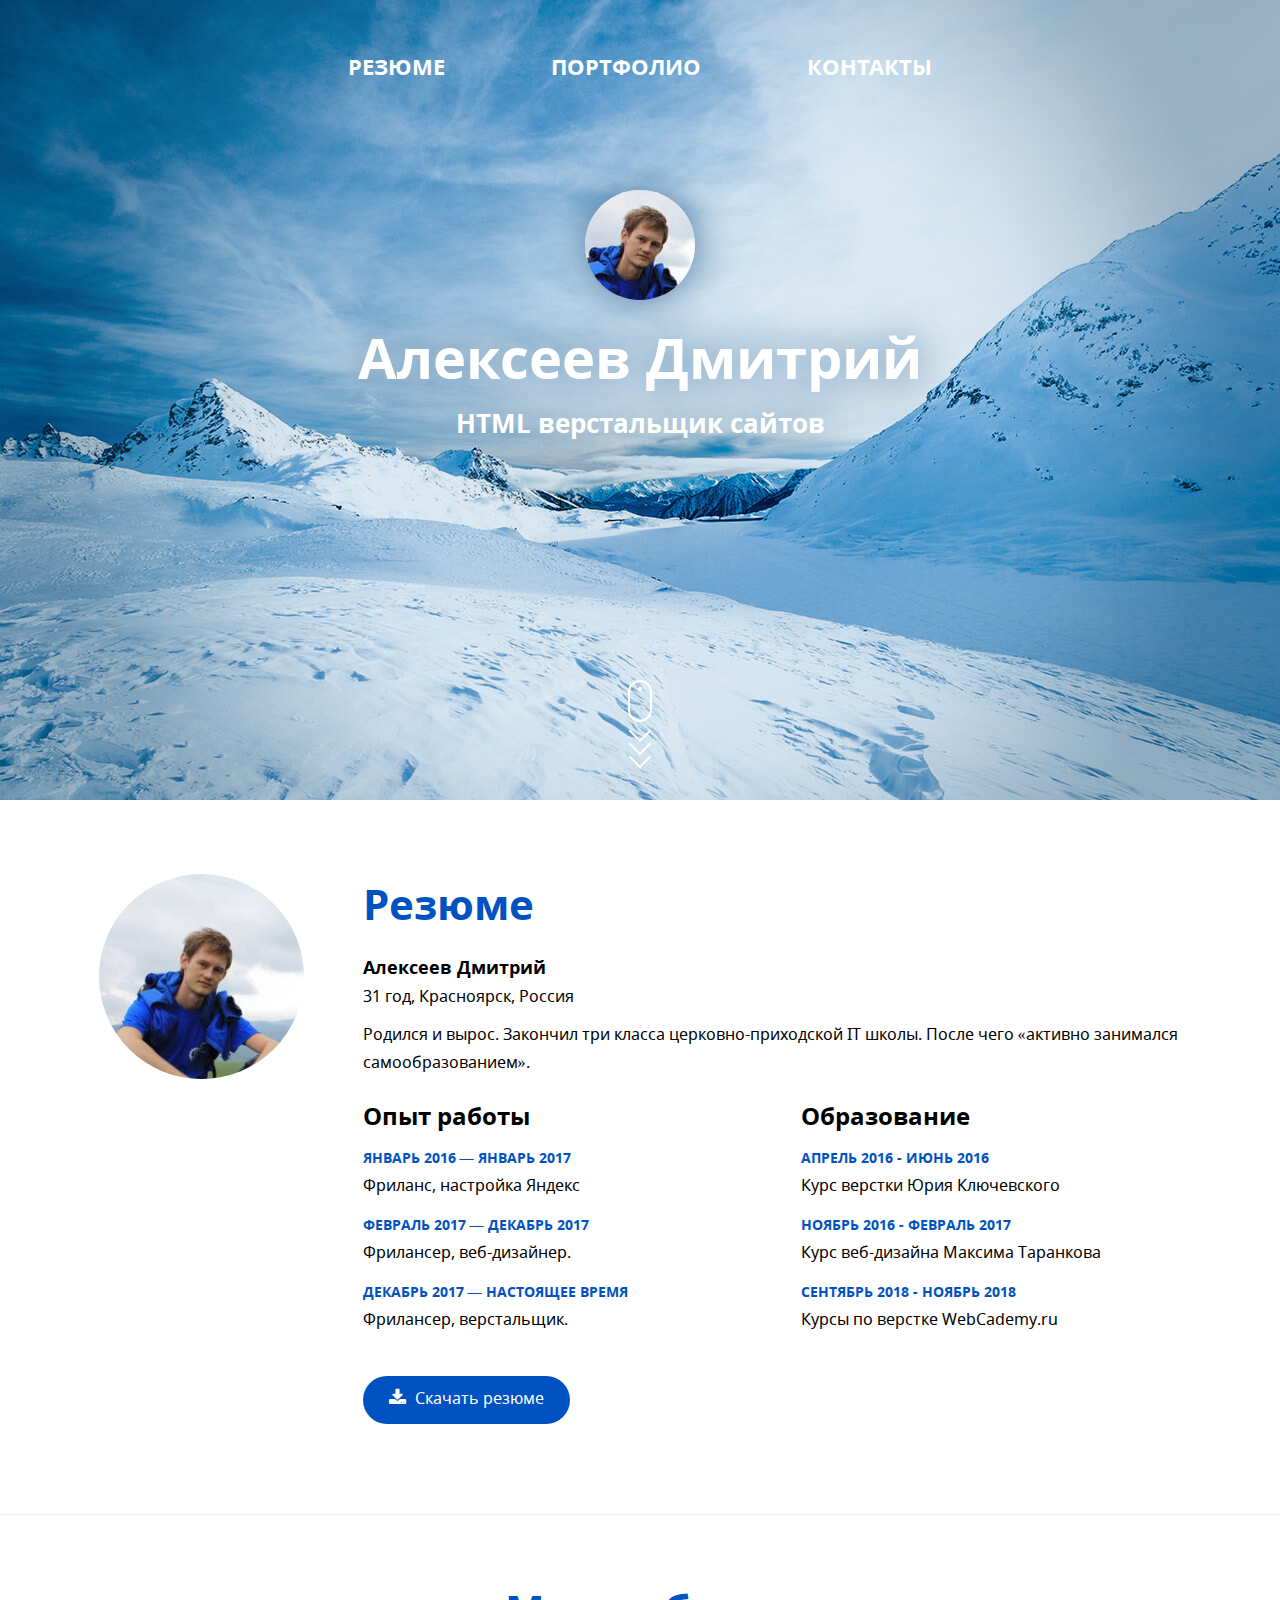
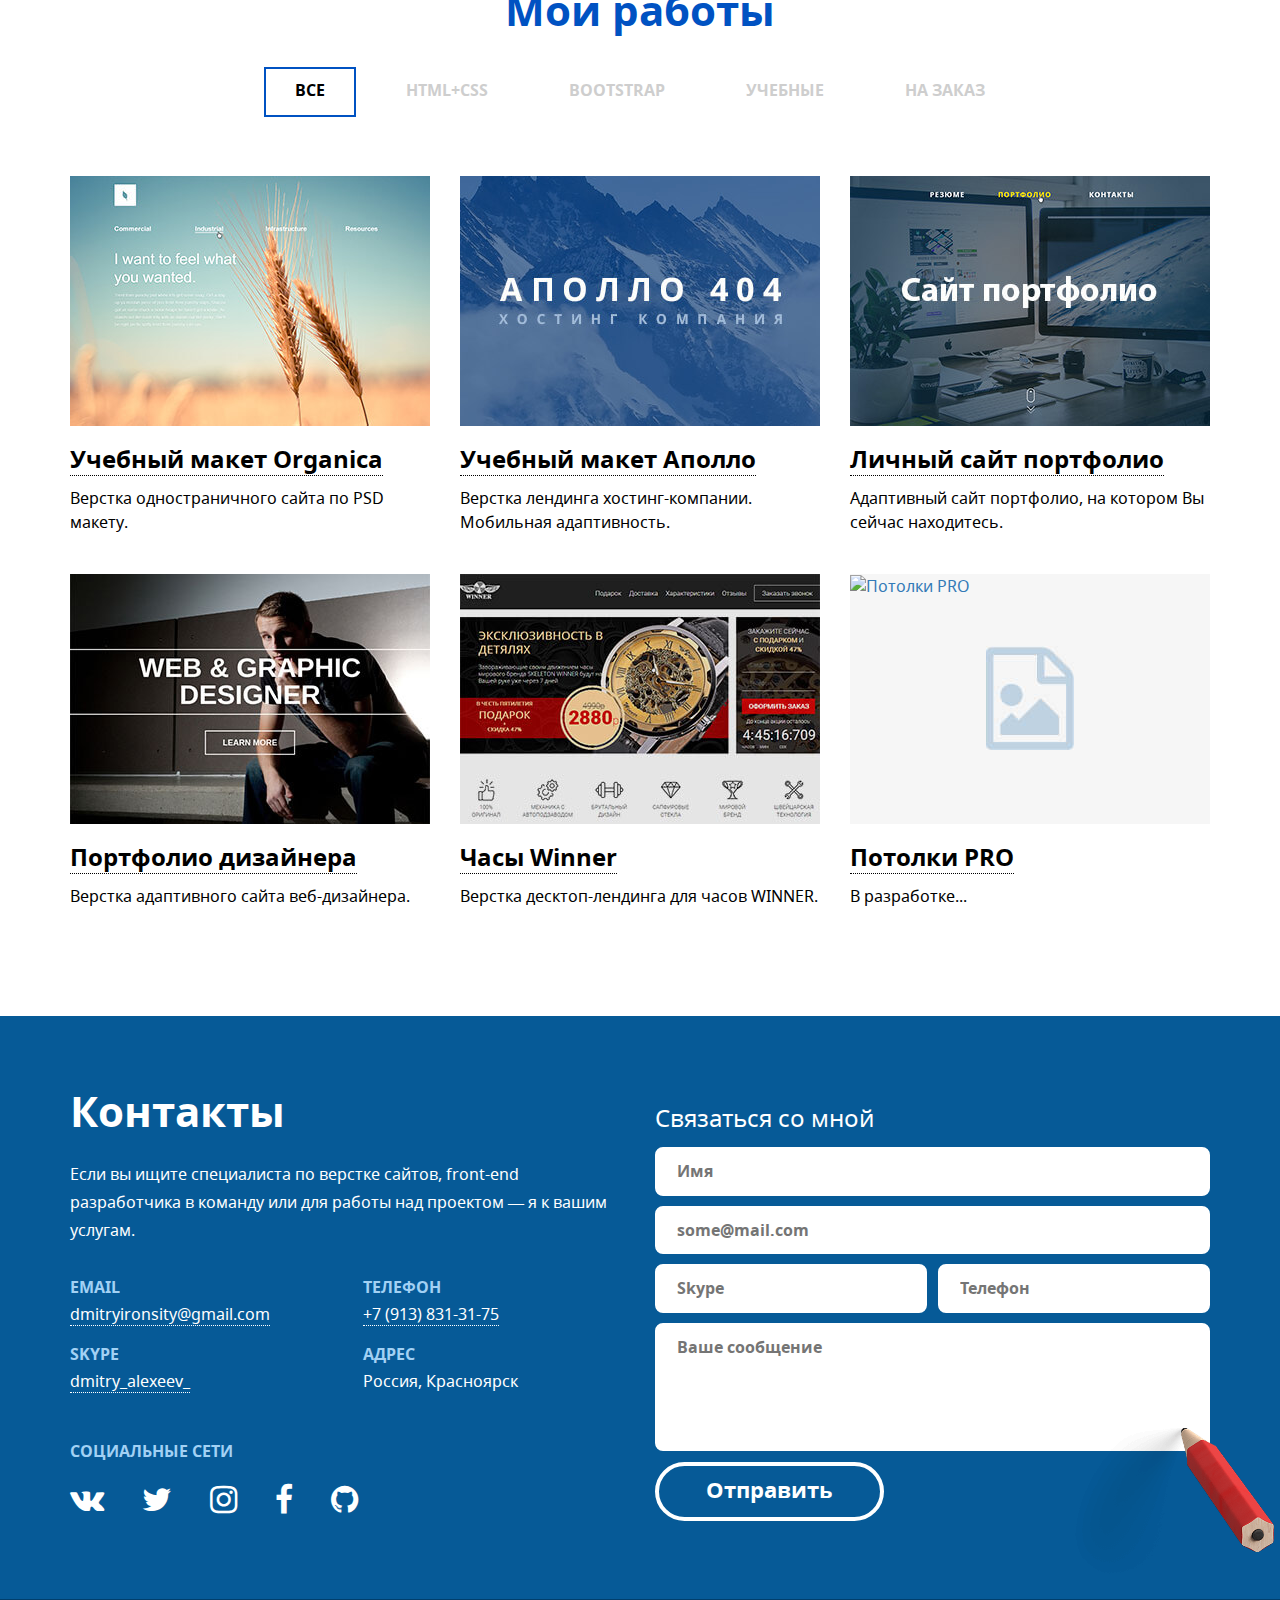
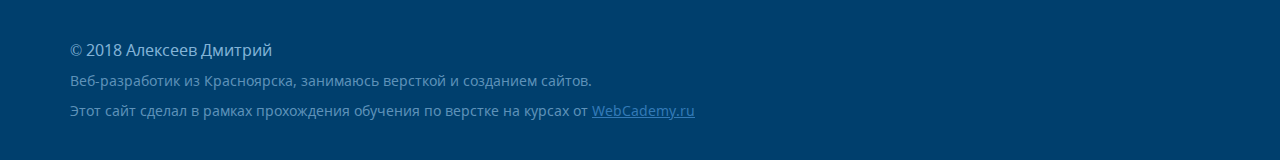
==== docs/index.html @ 0ec05b52 "спам-фильтр настроен" ====
<!DOCTYPE html>
<html lang="ru">
<head>
	<meta charset="UTF-8">
	<meta http-equiv="X-UA-Compatible" content="IE=edge" />
	<meta name="viewport" content="width=device-width, initial-scale=1.0" />

	<!-- Titles -->
	<title>Верстка сайтов</title>
	<meta name="keywords" content="верстка front-end back-end создание сайтов javascript jquery">
    <meta name="description" content="Верстка сайтов, создание с нуля, веб-разработка, правка, работа в команде">


	<!-- Syles -->
	<link rel="stylesheet" href="libs/bootstrap/css/bootstrap.min.css">
	<link rel="stylesheet" href="css/main.css">

	<!-- Fancybox -->
	<link rel="stylesheet" href="libs/fancybox/jquery.fancybox.css">
	<!-- <link rel="stylesheet" href="libs/fancybox/helpers/jquery.fancybox-buttons.css"> -->

	<!-- Fonts -->
	<link rel="stylesheet" href="fonts/noto-webfont/noto.css">
	<link rel="stylesheet" href="fonts/font-awesome/css/font-awesome.min.css">

	<!-- FavIcons -->
	<link rel="shortcut icon" href="img/favicons/favicon-48x48.ico"  type="image/x-icon" />
    <link rel="apple-touch-icon" href="img/favicons/apple-touch-icon.png">
    <link rel="icon" href="img/favicons/favicon-16.png"  type="image/x-icon" />
	<link rel="shortcut icon" href="img/favicons/favicon-64.png"  type="image/x-icon" />
    <link rel="apple-touch-icon" href="img/favicons/favicon-256.png">
	

	<!-- HTML5 shim and Respond.js for IE8 support of HTML5 elements and media queries -->
	    <!-- WARNING: Respond.js doesn't work if you view the page via file:// -->
	    <!--[if lt IE 9]>
	      <script src="https://oss.maxcdn.com/html5shiv/3.7.3/html5shiv.min.js"></script>
	      <script src="https://oss.maxcdn.com/respond/1.4.2/respond.min.js"></script>
	    <![endif]-->
</head>
<body>

	<!--[if lt IE 8]>
	    <p class="browserupgrade">Вы используете <strong>устаревшую</strong> версию браузера. Пожалуйста <a href="http://browsehappy.com/">обновите свой браузер</a>.</p>
	<![endif]-->

	<!-- Шапка -->
	<div class="header">

		<div class="header__inner">



				
			<nav class="navigation">

				<button id="navigation__button" class="cmn-toggle-switch cmn-toggle-switch__htx">
					<span>toggle menu</span>
				</button>

				<!-- navigation iccon -->
				<!-- <div class="navigation__toggle navigation__toggle--fixed">
					<i class="fa fa-bars" aria-hidden="true"></i>
				</div> -->
				<!-- navigation iccon -->


				<ul class="navigation__list">
					<li><a href="#resume">Резюме</a></li>
					<li><a href="#portfolio">Портфолио</a></li>
					<li><a href="#contacts">Контакты</a></li>
				</ul>
			</nav>


			<div class="header__centered-content">
				
				<div class="user__photo user__photo--shadow">
					<img src="usercontent/img/photo-small.jpg" alt="Алексеев Дмитрий">
				</div>

				<h1 class="header__title">Алексеев Дмитрий</h1>
				<h2 class="header__subtitle">HTML верстальщик сайтов</h2>

				<a href="#resume" class="mouse_scroll PageScroll2id">
					<div class="mouse">
						<div class="wheel"></div>
					</div>
					<div>
						<span class="m_scroll_arrows unu"></span>
						<span class="m_scroll_arrows doi"></span>
						<span class="m_scroll_arrows trei"></span>
					</div>
				</a>


			</div>  <!-- // header__centered-content -->
		</div> <!-- //header--inner -->
	</div>
	<!-- //Шапка -->

	<!-- Резюме -->
	<div id="resume" class="section section--bottom-line section--bg--laptop">		
		<div class="container">
			<div class="row">

				<!-- фото пользователя -->
				<div class="hidden-xs col-sm-2 col-lg-3">
					<div class="user__photo user__photo--big">
						<img src="usercontent/img/photo-big.jpg" alt="Алексеев Дмитрий">
					</div>
				</div>
				<!-- //фото пользователя -->

				<!-- резюме пользователя -->
				<div class="col-sm-10 col-lg-9">
					<div class="heading">Резюме</div>
					<p><strong>Алексеев Дмитрий</strong><br>
					31 год, Красноярск, Россия</p>
					<p>Родился и вырос. Закончил три класса церковно-приходской IT школы. После чего «активно занимался самообразованием».</p>					

					<!-- Опыт и образование -->
					<div class="row">
						<div class="col-sm-6">
							<div class="heading heading--medium">
								Опыт работы
							</div>

							<ul class="definition-list">
								<li class="definition-list__item">
									<div class="definition-list__def">
										Январь 2016 — январь 2017
									</div>
									<div class="definition-list__desc">
										<p>Фриланс, настройка Яндекс</p>
									</div>

								</li>
								<li class="definition-list__item">
									<div class="definition-list__def">
										февраль 2017 — Декабрь 2017
									</div>
									<div class="definition-list__desc">
										<p>Фрилансер, веб-дизайнер.</p>
									</div>

								</li>
								<li class="definition-list__item">
									<div class="definition-list__def">
										Декабрь 2017 — настоящее время
									</div>
									<div class="definition-list__desc">
										<p>Фрилансер, верстальщик.</p>
									</div>
									
								</li>
							</ul>	

						</div>
						<div class="col-sm-6">
							<div class="heading heading--medium">
								Образование
							</div>

							<ul class="definition-list">
								<li class="definition-list__item">
									<div class="definition-list__def">
										Апрель 2016 - июнь 2016
									</div>
									<div class="definition-list__desc">
										<p>Курс верстки Юрия Ключевского</p>
									</div>

								</li>
								<li class="definition-list__item">
									<div class="definition-list__def">
										Ноябрь 2016 - февраль 2017
									</div>
									<div class="definition-list__desc">
										<p>Курс веб-дизайна Максима Таранкова</p>
									</div>

								</li>
								<li class="definition-list__item">
									<div class="definition-list__def">
										сентябрь 2018 - ноябрь 2018
									</div>
									<div class="definition-list__desc">
										<p>Курсы по верстке WebCademy.ru</p>
									</div>

								</li>
							</ul>
							
							
							
							
						</div>
					</div>
					<!-- // Опыт и образование -->

					<a class="button" href="usercontent/pdf/Алексеев Дмитрий.doc" download>
						<i class="fa fa-download" aria-hidden="true"></i>
						Скачать резюме
					</a>

				</div>
				<!-- //резюме пользователя -->

			</div>
			<!-- //row -->
		</div>
		<!-- //Резюме -->
	</div>

	<div class="line"></div>

	<!-- Портфолио -->

	<div class="section--padding-smaller section--bg--gear">
		
		<div class="container" id="portfolio">

			<div class="heading heading--center">
				Мои работы
			</div>

			<!-- Фильтр -->
			<div class="filter_p">
				<ul class="filter_p__block">
					<li class="filter_p__element">
						<span class="filter_p__button filter" data-filter="all">Все</span>
					</li>
					<li class="filter_p__element">
						<span class="filter_p__button filter" data-filter=".html">html+css</span>
					</li>
					<li class="filter_p__element">
						<span class="filter_p__button filter" data-filter=".bootstrap">bootstrap</span>
					</li>
					<li class="filter_p__element">
						<span class="filter_p__button filter" data-filter=".tutorial">учебные</span>
					</li>
					<li class="filter_p__element">
						<span class="filter_p__button filter" data-filter=".payed">на заказ</span>
					</li>
				</ul>				
			</div>
			<!-- //Фильтр -->

			<!-- Ряд с работами -->
			<div class="row" id="filter_container">

				<!-- project_organica -->
				<div class="col-sm-4 mix html bootstrap tutorial">
					<div class="portfolio-item">
						<a class="portfolio-item__image fancybox" rel="group" href="usercontent/img/full/organic.jpg" title="Учебный макет Organica">
							<div class="portfolio-item__image__hover">
								<i class="fa fa-search" aria-hidden="true"></i>
								<br>
								<span>Смотреть макет</span>	
							</div>
							<img src="usercontent/img/project_organica.jpg" alt="Учебный макет Organica">	
						</a>
						<div class="portfolio-item__title">
							<a href="subprojects/organic/index.html" target="_blank">Учебный макет Organica</a>
						</div>
						<div class="portfolio-item__description">
							Верстка одностраничного сайта по PSD макету.
						</div>
					</div>
				</div>

				<!-- project_apollo -->
				<div class="col-sm-4 mix bootstrap tutorial">
					<div class="portfolio-item">
						<a class="portfolio-item__image fancybox" rel="group" href="usercontent/img/full/apollo.jpg" title="Учебный макет Аполло">
							<div class="portfolio-item__image__hover">
								<i class="fa fa-search" aria-hidden="true"></i>
								<br>
								<span>Смотреть макет</span>	
							</div>
							<img src="usercontent/img/project_apollo.jpg" alt="Учебный макет Аполло">	
						</a>
						<div class="portfolio-item__title">
							<a href="subprojects/apollo/index.html" target="_blank">Учебный макет Аполло</a>
						</div>
						<div class="portfolio-item__description">
							Верстка лендинга хостинг-компании. Мобильная адаптивность.
						</div>
					</div>
				</div>

				<!-- project_portfolio -->
				<div class="col-sm-4 mix bootstrap html tutorial">
					<div class="portfolio-item">
						<a class="portfolio-item__image fancybox" rel="group" href="usercontent/img/full/portfolio.jpg" title="Личный сайт портфолио">
							<div class="portfolio-item__image__hover">
								<i class="fa fa-search" aria-hidden="true"></i>
								<br>
								<span>Смотреть макет</span>	
							</div>
							<img src="usercontent/img/project_portfolio.jpg" alt="Личный сайт портфолио">	
						</a>
						<div class="portfolio-item__title">
							<a href="#" target="_blank">Личный сайт портфолио</a>
						</div>
						<div class="portfolio-item__description">
							Адаптивный сайт портфолио, на котором Вы сейчас находитесь. 
						</div>
					</div>
				</div>

				<!-- project_auto -->
				<div class="col-sm-4 mix html payed">
					<div class="portfolio-item">
						<a class="portfolio-item__image fancybox" rel="group" href="usercontent/img/full/designer.jpg" title="Портфолио дизайнера">
							<div class="portfolio-item__image__hover">
								<i class="fa fa-search" aria-hidden="true"></i>
								<br>
								<span>Смотреть макет</span>	
							</div>
							<img src="usercontent/img/project_designer.jpg" alt="Портфолио дизайнера">	
						</a>
						<div class="portfolio-item__title">
							<a href="subprojects/portfolio-designer/index.html" target="_blank">Портфолио дизайнера</a>
						</div>
						<div class="portfolio-item__description">
							Верстка адаптивного сайта веб-дизайнера.
						</div>
					</div>
				</div>

				<!-- project_moto -->
				<div class="col-sm-4 mix bootstrap payed">
					<div class="portfolio-item">
						<a class="portfolio-item__image fancybox" rel="group" href="usercontent/img/full/skeleton.jpg" title="Сайт часов">
							<div class="portfolio-item__image__hover">
								<i class="fa fa-search" aria-hidden="true"></i>
								<br>
								<span>Смотреть макет</span>	
							</div>
							<img src="usercontent/img/project_skeleton.jpg" alt="Сайт часов">	
						</a>
						<div class="portfolio-item__title">
							<a href="subprojects/skeleton/index.html" target="_blank">Часы Winner</a>
						</div>
						<div class="portfolio-item__description">
							Верстка десктоп-лендинга для часов WINNER.
						</div>
					</div>
				</div>
				
				<!-- project_music -->
				<div class="col-sm-4 mix html payed">
					<div class="portfolio-item">
						<a class="portfolio-item__image fancybox" rel="group" href="usercontent/img/full/music.jpg" title="Потолки PRO">
							<div class="portfolio-item__image__hover">
								<i class="fa fa-search" aria-hidden="true"></i>
								<br>
								<span>Смотреть макет</span>	
							</div>
							<img src="usercontent/img/project_music.jpg" alt="Потолки PRO">	
						</a>
						<div class="portfolio-item__title">
							<a href="#">Потолки PRO</a>
						</div>
						<div class="portfolio-item__description">
							В разработке...
						</div>
					</div>
				</div>				
			</div>
			<!-- //Ряд с работами -->
		</div>
		<!-- //container -->
	</div>
	<!-- //section -->

	<!-- //Портфолио -->





	<!-- Футер -->
	<div  id="contacts" class="contacts section section--padding-smaller section--contact--padding-smaller section--bg--cloud">
		<div class="container">
			<div class="row">

				<!-- Контакты текст -->
				<div class="col-sm-6">
					
					<div class="heading heading--white">
						Контакты
					</div>
					
					<div class="contacts__description">
						<p>
							Если вы ищите специалиста по верстке сайтов, front-end разработчика в команду или для работы над проектом —  я к вашим услугам.							
						</p>
					</div>					
					
					<!-- ЕМЭЙЛ АДРЕС ТЕЛЕФОН СКАЙП -->
					<div class="row">

						<!-- емэйл-скайп -->
						<div class="col-lg-6">
							<ul class="definition-list">
								<li class="definition-list__item">
									<div class="definition-list__def definition-list__def--light definition-list__def--bigger">
										Email
									</div>
									<div class="definition-list__desc">
										<p><a href="mailto:dmitryironsity@gmail.com">dmitryironsity@gmail.com</a></p>
									</div>
								</li>

								<li class="definition-list__item">
									<div class="definition-list__def definition-list__def--light definition-list__def--bigger">
										SKYPE
									</div>
									<div class="definition-list__desc">
										<p><a href="skype:dmitryironsity?chat">dmitry_alexeev_
</a></p>
									</div>
								</li>
							</ul>
								
								
								
							
						</div>

						<!-- телефон-адрес -->
						<div class="col-lg-6">
							<ul class="definition-list">
								<li class="definition-list__item">
									<div class="definition-list__def definition-list__def--light definition-list__def--bigger">
										телефон
									</div>
									<div class="definition-list__desc">
										<p><a href="tel:+7 (913) 831-31-75">+7 (913) 831-31-75</a></p>
									</div>
								</li>

								<li class="definition-list__item">
									<div class="definition-list__def definition-list__def--light definition-list__def--bigger">
										адрес
									</div>
									<div class="definition-list__desc">
										<p>Россия, Красноярск</p>
									</div>
								</li>
							</ul>
								
								
								
								
							
						</div>
					</div>
					<!-- //ЕМЭЙЛ АДРЕС ТЕЛЕФОН СКАЙП -->
					
					<!-- Социальные сети -->
					<ul class="definition-list">
						<li class="definition-list__item">
							<div class="definition-list__def definition-list__def--light definition-list__def--bigger">
								Социальные сети
							</div>
							<div class="definition-list__desc">
								<div class="social-icons">
									<a href="https://vk.com/dmitryalexeyev" class="fa fa-vk" aria-hidden="true" target="_blank"></a>
									<a href="https://twitter.com/dmitryironsity" class="fa fa-twitter" aria-hidden="true" target="_blank"></a>
									<!-- <a href="#" class="fa fa-youtube" aria-hidden="true" target="_blank"></a> -->
									<a href="https://www.instagram.com/dmitryironsity/" class="fa fa-instagram" aria-hidden="true" target="_blank"></a>
									<a href="https://www.facebook.com/people/Dmitry-Alexeev/100007455973343" class="fa fa-facebook" aria-hidden="true" target="_blank"></a>
									<a href="https://github.com/Dmitry-Alexeev" class="fa fa-github" aria-hidden="true" target="_blank"></a>
								</div>
							</div>
						</li>								
					</ul>
					<!-- //Социальные сети -->

				</div> <!-- //col-lg-6 -->
				
				<!-- форма -->
				<div class="col-sm-6">
					<div class="heading--medium heading--form heading--padding-top heading--white">
						Связаться со мной
					</div>

					<!-- ation и method можно удалить, они есть в js -->
					<form action="php/mail.php" method="POST" class="contact-form" id="contact-form">

						<!-- Hidden required Fields -->
						<input type="hidden" name="project_name" value="сайт-портфолио">
						<input type="hidden" name="form_from" value="admin@dmitryironcity.zzz.com.ua">
						<input type="hidden" name="admin_email" value="diman568969@mail.ru">
						<input type="hidden" name="form_subject" value="Обратная связь">
						<!-- // end of Hidden required Fields -->

						<input type="text" class="contact-form__input" name="name" placeholder="Имя">
						<input type="text" class="contact-form__input" name="email" placeholder="some@mail.com">
						
						<!-- Див чтобы работал ластОфТайп -->
						<div class="clearfix">
							<input type="text" class="contact-form__input contact-form__input--half-width" name="skype" placeholder="Skype">
							<input type="text" class="contact-form__input contact-form__input--half-width" name="phone" placeholder="Телефон">
						</div>

						<div class="contact-form__bg-pencil">
							<textarea class="contact-form__textarea" name="message" id="" cols="30" rows="10" placeholder="Ваше сообщение"></textarea>
						</div>

						

						<input class="contact-form__submit" type="submit" name="" value="Отправить">
					</form>

					<div id="answer"></div>
					<div id="error"></div>  

					
				</div> <!-- //форма -->
			</div> <!-- //row -->
		</div> <!-- container -->

	</div>
	<!-- //Футер -->

	<!-- Копирайт -->
	<div class="copyright">
		<div class="container">
			<p class="copyright__label">				
				© 2018 Алексеев Дмитрий
			</p>
			<p>				
				Веб-разработик из Красноярска, занимаюсь версткой и созданием сайтов. 
			</p>
			<p>
				Этот сайт сделал в рамках прохождения обучения по верстке на курсах от <a href="http://webcademy.ru/" target="_blank">WebCademy.ru</a> 
			</p>
			
		</div>		
	</div>
	<!-- //Копирайт -->



	<!-- Vendor -->
	<script src="libs/jquery/jquery-1.11.2.min.js"></script>
	<script src="libs/bootstrap/js/bootstrap.min.js"></script>
	<script src="libs/pagescroll2id/jquery.malihu.PageScroll2id.js"></script>
	<script src="libs/mixitup2/jquery.mixitup.min.js"></script>
	<script src="libs/fancybox/jquery.fancybox.js"></script>
	<!-- <script src="libs/fancybox/helpers/jquery.fancybox-buttons.js"></script> -->
	<script src="libs/jquery/jquery.mousewheel-3.0.6.pack.js"></script>
	<script src="libs/jquery/jquery.validate.js"></script>

	
	<!-- Custom -->
	<script src="js/navigation.js"></script>
	<!-- <script src="js/navigation-icon.js"></script> -->
	<script src="js/main.js"></script>

</body>
</html>
---- docs/css/main.css ----
/*
 * Box-sizing-model
 */
*,
*:before,
*:after {
  -moz-box-sizing: border-box;
  -webkit-box-sizing: border-box;
  box-sizing: border-box;
}
/*
 * Responsive images
*/
img {
  max-width: 100%;
  height: auto;
}
/*
 * Cursor change on hover on Buttons
*/
input[type="submit"] {
  cursor: pointer;
}
/*
 * A better looking default horizontal rule
 */
hr {
  display: block;
  height: 1px;
  border: 0;
  border-top: 1px solid #ccc;
  margin: 1em 0;
  padding: 0;
}
/*
 * Allow only vertical resizing of textareas.
 */
textarea {
  resize: vertical;
}
/*
 * Clearfix: contain floats
 *
 * For modern browsers
 * 1. The space content is one way to avoid an Opera bug when the
 *    `contenteditable` attribute is included anywhere else in the document.
 *    Otherwise it causes space to appear at the top and bottom of elements
 *    that receive the `clearfix` class.
 * 2. The use of `table` rather than `block` is only necessary if using
 *    `:before` to contain the top-margins of child elements.
 */
.clearfix:before,
.clearfix:after {
  content: " ";
  /* 1 */
  display: table;
  /* 2 */
}
.clearfix:after {
  clear: both;
}
.clear {
  clear: both;
  height: 0;
  width: 0;
  visibility: hidden;
}
/* ==========================================================================
   Browser Upgrade Prompt
   ========================================================================== */
.browserupgrade {
  margin: 0.2em 0;
  background: #ccc;
  color: #000;
  padding: 0.2em 0;
}
html,
body {
  height: 100%;
  min-width: 320px;
}
html {
  font-size: 10px;
  line-height: 1.4;
}
body {
  font-size: 1.6rem;
  /* 10px * 1.6 = 16px */
  font-family: 'Noto Sans';
}
p {
  font-size: 14px;
  line-height: 22px;
  color: #000;
}
@media (min-width: 768px) {
  p {
    font-size: 16px;
    line-height: 28px;
  }
}
p strong {
  font-size: 18px;
}
/*==========  Desktop First Method  ==========*/
/* Large Devices, Wide Screens - adaptive styles bofore 1200px */
/* Medium Devices, Desktops - adaptive styles bofore 992px */
/* Small Devices, Tablets - adaptive styles bofore 768px */
/* Extra Small Devices, Phones - adaptive styles bofore 480px */
/* Custom, iPhone Retina - adaptive styles bofore 320px */
.heading {
  color: #0052c2;
  font-weight: 700;
  font-size: 32px;
  margin: 0 0 9px;
}
@media (min-width: 768px) {
  .heading {
    font-size: 42px;
    margin: 0 0 19px;
  }
}
.heading--medium {
  font-size: 24px;
  line-height: 28px;
  color: #000;
  margin: 16px 0 15px;
}
.heading--center {
  text-align: center;
}
.heading--white {
  color: #FFF;
}
.heading--padding-top {
  padding-top: 7px;
}
.navigation {
  font-size: 22px;
  font-weight: 700;
  text-transform: uppercase;
  top: 51px;
  left: 0;
  right: 0;
}
@media (min-width: 768px) {
  .navigation {
    position: absolute;
  }
}
.navigation ul.navigation__list {
  margin: 0;
  padding: 0;
  list-style-type: none;
  text-align: center;
  display: block;
  z-index: 1;
  position: fixed;
  top: 0;
  bottom: 0;
  left: 0;
  right: 0;
  background-color: rgba(11, 81, 136, 0.95);
  display: none;
}
@media (min-width: 768px) {
  .navigation ul.navigation__list {
    display: block;
    position: absolute;
  }
}
.navigation ul.navigation__list--open {
  display: flex;
  -webkit-justify-content: center;
  justify-content: center;
  -webkit-align-items: center;
  align-items: center;
  -webkit-flex-direction: column;
  -ms-flex-direction: column;
  flex-direction: column;
}
.navigation ul.navigation__list li {
  margin: 0 0 40px;
  padding: 0;
  display: block;
  margin-left: auto;
  margin-right: auto;
}
@media (min-width: 768px) {
  .navigation ul.navigation__list li {
    margin: 0;
    padding: 0;
    display: inline-block;
    margin-right: 100px;
  }
  .navigation ul.navigation__list li:last-child {
    margin-right: 0;
  }
}
.navigation a {
  color: #FFF;
  text-decoration: none;
  -webkit-transition: color 0.1s ease-in;
  -moz-transition: color 0.1s ease-in;
  -ms-transition: color 0.1s ease-in;
  -o-transition: color 0.1s ease-in;
  transition: color 0.1s ease-in;
}
.navigation a:hover,
.navigation a:focus,
.navigation a:active {
  text-decoration: none;
  color: #ffe400;
}
.navigation__toggle {
  display: block;
  font-size: 38px;
  position: absolute;
  top: 23px;
  right: 16px;
  z-index: 2;
  cursor: pointer;
}
@media (min-width: 768px) {
  .navigation__toggle {
    display: none;
  }
}
.navigation__toggle--fixed {
  position: fixed;
}
a.mouse_scroll {
  display: block;
  margin: 0 auto;
  width: 24px;
  height: 100px;
  position: absolute;
  bottom: 2rem;
  left: 50%;
  margin-left: -12px;
  -webkit-animation-delay: 1.2s;
  -moz-animation-delay: 1.2s;
  -o-animation-delay: 1.2s;
  animation-delay: 1.2s;
  cursor: pointer;
}
@media screen and (max-width: 768px) {
  a.mouse_scroll {
    bottom: 2rem;
    height: 50px;
  }
}
a.mouse_scroll:active,
a.mouse_scroll:focus {
  outline: none;
}
a.mouse_scroll:hover {
  color: #ffe400;
}
.m_scroll_arrows {
  display: block;
  width: 5px;
  height: 5px;
  -ms-transform: rotate(45deg);
  /* IE 9 */
  -webkit-transform: rotate(45deg);
  /* Chrome, Safari, Opera */
  transform: rotate(45deg);
  border-right: 2px solid white;
  border-bottom: 2px solid white;
  margin: 0 0 3px 4px;
  width: 16px;
  height: 16px;
}
.unu {
  margin-top: 1px;
}
.unu,
.doi,
.trei {
  -webkit-animation: mouse-scroll 1s infinite;
  -moz-animation: mouse-scroll 1s infinite;
}
.unu {
  -webkit-animation-delay: .1s;
  -moz-animation-delay: .1s;
  -webkit-animation-direction: alternate;
}
.doi {
  -webkit-animation-delay: .2s;
  -moz-animation-delay: .2s;
  -webkit-animation-direction: alternate;
  margin-top: -6px;
}
.trei {
  -webkit-animation-delay: .3s;
  -moz-animation-delay: .3s;
  -webkit-animation-direction: alternate;
  margin-top: -6px;
}
.mouse {
  display: none;
  height: 42px;
  width: 24px;
  border-radius: 14px;
  transform: none;
  border: 2px solid white;
  top: 170px;
}
@media (min-width: 768px) {
  .mouse {
    display: block;
  }
}
.mouse:hover {
  border-color: #0052c2;
}
.wheel {
  height: 5px;
  width: 2px;
  display: block;
  margin: 5px auto;
  background: white;
  position: relative;
  height: 4px;
  width: 4px;
  border: 2px solid white;
  -webkit-border-radius: 8px;
  border-radius: 8px;
}
.wheel {
  -webkit-animation: mouse-wheel 0.6s linear infinite;
  -moz-animation: mouse-wheel 0.6s linear infinite;
}
@-webkit-keyframes mouse-wheel {
  0% {
    opacity: 1;
    -webkit-transform: translateY(0);
    -ms-transform: translateY(0);
    transform: translateY(0);
  }
  100% {
    opacity: 0;
    -webkit-transform: translateY(6px);
    -ms-transform: translateY(6px);
    transform: translateY(6px);
  }
}
@-moz-keyframes mouse-wheel {
  0% {
    top: 1px;
  }
  25% {
    top: 2px;
  }
  50% {
    top: 3px;
  }
  75% {
    top: 2px;
  }
  100% {
    top: 1px;
  }
}
@-webkit-keyframes mouse-scroll {
  0% {
    opacity: 0;
  }
  50% {
    opacity: .5;
  }
  100% {
    opacity: 1;
  }
}
@-moz-keyframes mouse-scroll {
  0% {
    opacity: 0;
  }
  50% {
    opacity: .5;
  }
  100% {
    opacity: 1;
  }
}
@-o-keyframes mouse-scroll {
  0% {
    opacity: 0;
  }
  50% {
    opacity: .5;
  }
  100% {
    opacity: 1;
  }
}
@keyframes mouse-scroll {
  0% {
    opacity: 0;
  }
  50% {
    opacity: .5;
  }
  100% {
    opacity: 1;
  }
}
.section {
  padding-top: 35px;
  padding-bottom: 40px;
}
@media (min-width: 768px) {
  .section {
    padding-top: 50px;
    padding-bottom: 60px;
  }
}
@media (min-width: 1200px) {
  .section {
    padding-top: 74px;
    padding-bottom: 90px;
  }
}
.section--bottom-line {
  border-bottom: 1px solid #e9eff3;
}
@media (min-width: 1500px) {
  .section--bg--laptop {
    background-image: url("../img/bg/laptop.png");
    background-repeat: no-repeat;
    background-position: right 70%;
  }
}
@media (min-width: 1500px) {
  .section--bg--gear {
    background-image: url("../img/bg/gear.png");
    background-repeat: no-repeat;
    background-position: left 55%;
  }
}
.section--padding-smaller {
  padding-top: 30px;
  padding-bottom: 35px;
}
@media (min-width: 768px) {
  .section--padding-smaller {
    padding-top: 50px;
    padding-bottom: 60px;
  }
}
@media (min-width: 1200px) {
  .section--padding-smaller {
    padding-top: 65px;
    padding-bottom: 67px;
  }
}
.section--contact--padding-smaller {
  padding-top: 30px;
  padding-bottom: 50px;
}
@media (min-width: 768px) {
  .section--contact--padding-smaller {
    padding-top: 50px;
    padding-bottom: 0px;
  }
}
@media (min-width: 1200px) {
  .section--contact--padding-smaller {
    padding-top: 65px;
    padding-bottom: 20px;
  }
}
@media (min-width: 1500px) {
  .section--bg--cloud {
    background-image: url("../img/bg/cloud.png");
    background-repeat: no-repeat;
    background-position: right 50%;
  }
}
.user__photo {
  height: 110px;
  width: 110px;
  -webkit-border-radius: 55px;
  border-radius: 55px;
  overflow: hidden;
  margin-left: auto;
  margin-right: auto;
  margin-bottom: 27px;
  background-image: url("../img/placeholders/user-avatar-placeholder-small.jpg");
  background-repeat: no-repeat;
  background-position: center;
  -webkit-background-size: cover;
  -o-background-size: cover;
  background-size: cover;
}
.user__photo--shadow {
  -webkit-box-shadow: 0px 0px 40px #48779f;
  box-shadow: 0px 0px 40px #48779f;
}
.user__photo--big {
  max-width: 100%;
  height: auto;
  -webkit-border-radius: 110px;
  border-radius: 110px;
  margin-bottom: 0;
  background-image: url("../img/placeholders/user-avatar-placeholder-big.jpg");
  background-repeat: no-repeat;
  background-position: center;
  -webkit-background-size: cover;
  -o-background-size: cover;
  background-size: cover;
}
@media (min-width: 1200px) {
  .user__photo--big {
    height: 205px;
    width: 205px;
  }
}
.definition-list {
  margin: 0;
  padding: 0;
  list-style-type: none;
  margin-bottom: 43px;
}
.definition-list__item {
  margin: 0 0 13px;
  padding: 0;
}
.definition-list__def {
  font-size: 14px;
  line-height: 26px;
  font-weight: 700;
  color: #0052c2;
  text-transform: uppercase;
}
.definition-list__def--light {
  color: #a2d1f4;
}
.definition-list__def--bigger {
  font-size: 16px;
}
.definition-list__desc {
  font-size: 14px;
  line-height: 26px;
}
@media (min-width: 1200px) {
  .definition-list__desc {
    font-size: 16px;
  }
}
.button {
  font-size: 16px;
  color: #FFF;
  display: inline-block;
  padding: 11px 26px 14px;
  background-color: #0052c2;
  -webkit-border-radius: 50px;
  border-radius: 50px;
  -webkit-transition: background-color 0.1s ease-in;
  -moz-transition: background-color 0.1s ease-in;
  -ms-transition: background-color 0.1s ease-in;
  -o-transition: background-color 0.1s ease-in;
  transition: background-color 0.1s ease-in;
}
.button:hover {
  border: 2px solid #0052c2;
  padding: 9px 24px 12px;
  color: #0052c2;
  background-color: #FFF;
  cursor: pointer;
  text-decoration: none;
}
.button:active {
  border: 4px solid #0052c2;
  padding: 7px 22px 10px;
}
.button .fa {
  margin-right: 5px;
  font-size: 18px;
}
.button .fa:hover {
  color: #0052c2;
}
.filter_p {
  font-size: 16px;
  font-weight: 700;
  text-transform: uppercase;
  padding-top: 19px;
  margin-bottom: 20px;
}
@media (min-width: 768px) {
  .filter_p {
    padding-top: 8px;
    margin-bottom: 50px;
  }
}
.filter_p__block {
  margin: 0;
  padding: 0;
  list-style-type: none;
  text-align: center;
}
.filter_p__element {
  margin: 0;
  padding: 0;
  margin-bottom: 9px;
  display: block;
}
@media (min-width: 768px) {
  .filter_p__element {
    display: inline-block;
  }
}
@media (min-width: 1200px) {
  .filter_p__element {
    margin-right: 15px;
  }
}
.filter_p__element:last-child {
  margin-right: 0;
}
.filter_p__button {
  display: inline-block;
  color: #cecece;
  padding: 12px 31px 15px;
  cursor: pointer;
  -webkit-transition: color 0.2s ease-in;
  -moz-transition: color 0.2s ease-in;
  -ms-transition: color 0.2s ease-in;
  -o-transition: color 0.2s ease-in;
  transition: color 0.2s ease-in;
}
.filter_p__button:hover {
  color: #010101;
}
.filter_p__button.filter.active {
  padding: 10px 29px 13px;
  color: #000;
  border: 2px solid #0052c2;
}
#filter_container {
  text-align: center;
}
@media (min-width: 768px) {
  #filter_container {
    text-align: left;
  }
}
#filter_container .mix {
  display: none;
  text-align: left;
}
.portfolio-item {
  margin-left: auto;
  margin-right: auto;
  margin-bottom: 40px;
  max-width: 360px;
}
.portfolio-item__image {
  display: block;
  margin-bottom: 15px;
  cursor: pointer;
  position: relative;
  height: 250px;
  min-height: 190px;
  background-image: url("../img/placeholders/project_placeholder.jpg");
  background-repeat: no-repeat;
  background-position: center;
  -webkit-background-size: cover;
  -o-background-size: cover;
  background-size: cover;
}
@media (min-width: 768px) {
  .portfolio-item__image {
    height: 153px;
    min-height: 153px;
  }
}
@media (min-width: 992px) {
  .portfolio-item__image {
    height: 203px;
  }
}
@media (min-width: 1200px) {
  .portfolio-item__image {
    margin-bottom: 16px;
    height: 250px;
  }
}
.portfolio-item__image__hover {
  position: absolute;
  background-color: rgba(0, 82, 194, 0.9);
  top: 100%;
  bottom: 0;
  right: 0;
  left: 0;
  text-align: center;
  font-size: 26px;
  color: #fff;
  overflow: hidden;
  /* чтобы синий блок не вылазил за рамки "маски" */
  -webkit-transition: top 0.25s ease-out;
  -moz-transition: top 0.25s ease-out;
  -ms-transition: top 0.25s ease-out;
  -o-transition: top 0.25s ease-out;
  transition: top 0.25s ease-out;
}
.portfolio-item__image__hover .fa {
  font-size: 64px;
  margin-bottom: 15px;
  position: absolute;
  /* его родителем будет тоже абсолют */
  top: 50%;
  left: 50%;
  -webkit-transform: translate(-50%, -50%);
  -moz-transform: translate(-50%, -50%);
  -ms-transform: translate(-50%, -50%);
  -o-transform: translate(-50%, -50%);
  transform: translate(-50%, -50%);
}
@media (min-width: 768px) {
  .portfolio-item__image__hover .fa {
    font-size: 50px;
  }
}
@media (min-width: 992px) {
  .portfolio-item__image__hover .fa {
    font-size: 64px;
  }
}
@media (min-width: 1200px) {
  .portfolio-item__image__hover .fa {
    position: static;
    -webkit-transform: translate(0%, 0%);
    -moz-transform: translate(0%, 0%);
    -ms-transform: translate(0%, 0%);
    -o-transform: translate(0%, 0%);
    transform: translate(0%, 0%);
    margin-top: 60px;
  }
}
.portfolio-item__image__hover span {
  display: none;
}
@media (min-width: 1200px) {
  .portfolio-item__image__hover span {
    display: inline-block;
  }
}
/* Зависимость для наведения, гениально!!! */
.portfolio-item__image:hover .portfolio-item__image__hover {
  display: block;
  top: 0%;
}
.portfolio-item__title {
  font-size: 20px;
  margin-bottom: 10px;
  font-weight: 700;
}
@media (min-width: 1200px) {
  .portfolio-item__title {
    font-size: 24px;
  }
}
.portfolio-item__title a {
  color: #000;
  text-decoration: none;
}
.portfolio-item__title a:hover,
.portfolio-item__title a:focus,
.portfolio-item__title a:active {
  color: #0052c2;
  text-decoration: none;
}
@media (min-width: 1200px) {
  .portfolio-item__title a {
    border-bottom: 1px dotted #000;
  }
  .portfolio-item__title a:hover,
  .portfolio-item__title a:focus,
  .portfolio-item__title a:active {
    border-bottom: 1px dotted #0052c2;
  }
}
.portfolio-item__description {
  font-size: 14px;
  color: #000;
  line-height: 22px;
}
@media (min-width: 1200px) {
  .portfolio-item__description {
    font-size: 16px;
    line-height: 24px;
  }
}
.social-icons {
  font-size: 32px;
  margin-top: 20px;
}
.social-icons a {
  text-decoration: none;
  border-bottom: none !important;
  cursor: pointer;
}
.social-icons .fa {
  margin-right: 30px;
  margin-bottom: 20px;
}
.social-icons .fa:last-child {
  margin-right: 0;
}
input,
textarea {
  outline: none;
}
input:active,
textarea:active {
  outline: none;
}
textarea:focus {
  outline: none;
}
.contact-form__input {
  color: #00599A;
  font-size: 16px;
  font-weight: 700;
  width: 100%;
  margin-bottom: 10px;
  padding: 10px 19px;
  -webkit-border-radius: 8px;
  border-radius: 8px;
  background-color: #FFF;
  border: 3px solid #FFF;
  -webkit-transition: border-color 0.2s ease-in;
  -moz-transition: border-color 0.2s ease-in;
  -ms-transition: border-color 0.2s ease-in;
  -o-transition: border-color 0.2s ease-in;
  transition: border-color 0.2s ease-in;
}
.contact-form__input:hover,
.contact-form__input:active,
.contact-form__input:focus {
  border: 3px solid #a2d1f4;
  padding: 10px 19px;
}
.contact-form__textarea {
  color: #00599A;
  font-size: 16px;
  font-weight: 700;
  width: 100%;
  height: 128px;
  margin-bottom: 5px;
  padding: 10px 19px;
  -webkit-border-radius: 8px;
  border-radius: 8px;
  background-color: #FFF;
  border: 3px solid #FFF;
  -webkit-transition: border-color 0.2s ease-in;
  -moz-transition: border-color 0.2s ease-in;
  -ms-transition: border-color 0.2s ease-in;
  -o-transition: border-color 0.2s ease-in;
  transition: border-color 0.2s ease-in;
}
.contact-form__textarea:hover,
.contact-form__textarea:active,
.contact-form__textarea:focus {
  border: 3px solid #a2d1f4;
  padding: 10px 19px;
}
.contact-form__submit {
  width: 100%;
  display: block;
  font-size: 18px;
  font-weight: 700;
  padding: 8px 47px 12px;
  text-align: center;
  color: #FFF;
  border: 4px solid #fff;
  -webkit-border-radius: 48px;
  border-radius: 48px;
  background-color: transparent;
  -webkit-transition: all 0.2s ease-in;
  -moz-transition: all 0.2s ease-in;
  -ms-transition: all 0.2s ease-in;
  -o-transition: all 0.2s ease-in;
  transition: all 0.2s ease-in;
}
.contact-form__submit:hover,
.contact-form__submit:focus {
  color: #065a97;
  background-color: #FFF;
  border-color: #FFF;
}
.contact-form__submit:active {
  color: #ffe400;
  border: 4px solid #ffe400;
  background-color: transparent;
}
@media (min-width: 768px) {
  .contact-form__submit {
    font-size: 20px;
    display: inline-block;
    width: auto;
  }
}
@media (min-width: 1200px) {
  .contact-form__submit {
    font-size: 22px;
  }
}
.contact-form__input--half-width {
  width: 49%;
  float: left;
  margin-right: 2%;
}
.contact-form__input--half-width:last-of-type {
  margin-right: 0;
}
@media (min-width: 1200px) {
  .contact-form__bg-pencil {
    position: relative;
  }
  .contact-form__bg-pencil:after {
    position: absolute;
    left: 75%;
    top: 75%;
    display: block;
    width: 203px;
    height: 153px;
    content: "";
    background-image: url("../img/bg/pencil.png");
    background-repeat: no-repeat;
    background-position: left top;
  }
}
label.error {
  display: block;
  background-color: #c62828;
  -webkit-border-radius: 8px;
  border-radius: 8px;
  color: #fff;
  padding: 5px 15px 7px;
  font-weight: 700;
  margin-bottom: 15px;
  margin-top: 2px;
  position: relative;
}
label.error:after {
  content: "";
  position: absolute;
  bottom: 100%;
  left: 40px;
  margin-left: -12px;
  width: 0;
  height: 0;
  border-bottom: 12px solid #c62828;
  border-right: 12px solid transparent;
  border-left: 12px solid transparent;
}
.contact-form__success {
  background-color: #fff;
  position: relative;
  display: block;
  -webkit-border-radius: 8px;
  border-radius: 8px;
  color: #43a047;
  padding: 5px 15px 7px;
  font-weight: 700;
  margin-bottom: 15px;
  margin-top: 2px;
  font-size: 20px;
}
.contact-form__error {
  background-color: #fff;
  position: relative;
  display: block;
  -webkit-border-radius: 8px;
  border-radius: 8px;
  color: #red;
  padding: 5px 15px 7px;
  font-weight: 700;
  margin-bottom: 15px;
  margin-top: 2px;
  font-size: 20px;
}
.cmn-toggle-switch {
  font-size: 0;
  position: absolute;
  z-index: 5;
  top: 23px;
  right: 16px;
  display: block;
  overflow: hidden;
  width: 50px;
  height: 45px;
  margin: 0;
  padding: 0;
  cursor: pointer;
  -webkit-transition: background .3s;
  transition: background .3s;
  text-indent: -9999px;
  border: none;
  border-radius: none;
  box-shadow: none;
  -webkit-appearance: none;
  -moz-appearance: none;
  appearance: none;
}
@media (min-width: 768px) {
  .cmn-toggle-switch {
    display: none;
  }
}
.cmn-toggle-switch:focus {
  outline: none;
}
.cmn-toggle-switch span {
  display: block;
  position: absolute;
  top: 20px;
  left: 5px;
  right: 5px;
  height: 5px;
  background: white;
}
.cmn-toggle-switch span::before,
.cmn-toggle-switch span::after {
  position: absolute;
  display: block;
  left: 0;
  width: 100%;
  height: 5px;
  background-color: #fff;
  content: "";
}
.cmn-toggle-switch span::before {
  top: -12px;
}
.cmn-toggle-switch span::after {
  bottom: -12px;
}
/**
 * Style 2
 */
.cmn-toggle-switch__htx {
  background: transparent;
}
.cmn-toggle-switch__htx span {
  -webkit-transition: background 0 0.3s;
  transition: background 0 0.3s;
}
.cmn-toggle-switch__htx span::before,
.cmn-toggle-switch__htx span::after {
  -webkit-transition-duration: 0.3s, 0.3s;
  transition-duration: 0.3s, 0.3s;
  -webkit-transition-delay: 0.3s, 0;
  transition-delay: 0.3s, 0;
}
.cmn-toggle-switch__htx span::before {
  -webkit-transition-property: top, -webkit-transform;
  transition-property: top, transform;
}
.cmn-toggle-switch__htx span::after {
  -webkit-transition-property: bottom, -webkit-transform;
  transition-property: bottom, transform;
}
/* active state*/
.cmn-toggle-switch__htx.active {
  position: fixed;
}
.cmn-toggle-switch__htx.active span {
  background: none;
}
.cmn-toggle-switch__htx.active span::before {
  top: 0;
  -webkit-transform: rotate(45deg);
  -ms-transform: rotate(45deg);
  transform: rotate(45deg);
}
.cmn-toggle-switch__htx.active span::after {
  bottom: 0;
  -webkit-transform: rotate(-45deg);
  -ms-transform: rotate(-45deg);
  transform: rotate(-45deg);
}
.cmn-toggle-switch__htx.active span::before,
.cmn-toggle-switch__htx.active span::after {
  -webkit-transition-delay: 0, 0.3s;
  transition-delay: 0, 0.3s;
}
.header {
  display: table;
  width: 100%;
  height: 390px;
  background-color: #1d6dac;
  background-image: url("../img/bg/bg-10.jpg");
  background-repeat: no-repeat;
  -webkit-background-size: cover;
  -o-background-size: cover;
  background-size: cover;
  background-position: center;
  color: #FFF;
  position: relative;
}
@media (min-width: 768px) {
  .header {
    height: 560px;
  }
}
@media (min-width: 1200px) {
  .header {
    height: 800px;
  }
}
.header__inner {
  display: table-cell;
  text-align: center;
  vertical-align: middle;
  padding-top: 51px;
  padding-bottom: 60px;
}
.header__centered-content {
  display: inline-block;
  margin-top: -50px;
}
@media (min-width: 768px) {
  .header__centered-content {
    margin-top: 0;
  }
}
@media (min-width: 1200px) {
  .header__centered-content {
    margin-top: -162px;
  }
}
.header__title {
  font-size: 26px;
  font-weight: 700;
  margin: 0 0 20px;
  text-shadow: 0px 0px 40px #48779f;
}
@media (min-width: 768px) {
  .header__title {
    font-size: 42px;
  }
}
@media (min-width: 1200px) {
  .header__title {
    font-size: 56px;
  }
}
.header__subtitle {
  font-size: 18px;
  font-weight: 700;
  margin: 0;
  text-shadow: 0px 0px 40px #48779f;
}
@media (min-width: 768px) {
  .header__subtitle {
    font-size: 20px;
  }
}
@media (min-width: 1200px) {
  .header__subtitle {
    font-size: 26px;
  }
}
.contacts {
  background-color: #065A97;
  color: #FFF;
}
.contacts p {
  color: #FFF;
}
.contacts a {
  color: #FFF;
  text-decoration: none;
  border-bottom: 1px dotted #fff;
  -webkit-transition: color 0.1s ease-in;
  -moz-transition: color 0.1s ease-in;
  -ms-transition: color 0.1s ease-in;
  -o-transition: color 0.1s ease-in;
  transition: color 0.1s ease-in;
}
.contacts a:hover {
  color: #ffe400;
  border-bottom: 1px dotted #ffe400;
}
.contacts__description {
  margin-bottom: 30px;
}
.copyright {
  background-color: #003f6d;
  font-size: 14px;
  line-height: 1.4;
  padding: 40px 0;
  color: #5e92b9;
}
.copyright p {
  color: #5e92b9;
  font-size: 14px;
  line-height: 1.4;
  margin: 0 0 10px;
}
.copyright p.copyright__label {
  color: #82b3d7;
  font-size: 16px;
}
.copyright p:last-child {
  margin-bottom: 0;
}
.copyright a {
  text-decoration: underline;
}
---- docs/fonts/noto-webfont/noto.css ----
@font-face {
    font-family: 'Noto Sans';
    src: local('Noto Sans'), local('NotoSans'), url('notosans.woff2') format('woff2'), url('notosans.woff') format('woff'), url('notosans.ttf') format('truetype');
    font-weight: 400;
    font-style: normal;
}
@font-face {
    font-family: 'Noto Sans';
    src: local('Noto Sans Italic'), local('NotoSans-Italic'), url('notosansitalic.woff2') format('woff2'), url('notosansitalic.woff') format('woff'), url('notosansitalic.ttf') format('truetype');
    font-weight: 400;
    font-style: italic;
}
@font-face {
    font-family: 'Noto Sans';
    src: local('Noto Sans Bold'), local('NotoSans-Bold'), url('notosansbold.woff2') format('woff2'), url('notosansbold.woff') format('woff'), url('notosansbold.ttf') format('truetype');
    font-weight: 700;
    font-style: normal;
}
@font-face {
    font-family: 'Noto Sans';
    src: local('Noto Sans Bold Italic'), local('NotoSans-BoldItalic'), url('notosansbolditalic.woff2') format('woff2'), url('notosansbolditalic.woff') format('woff'), url('notosansbolditalic.ttf') format('truetype');
    font-weight: 700;
    font-style: italic;
}
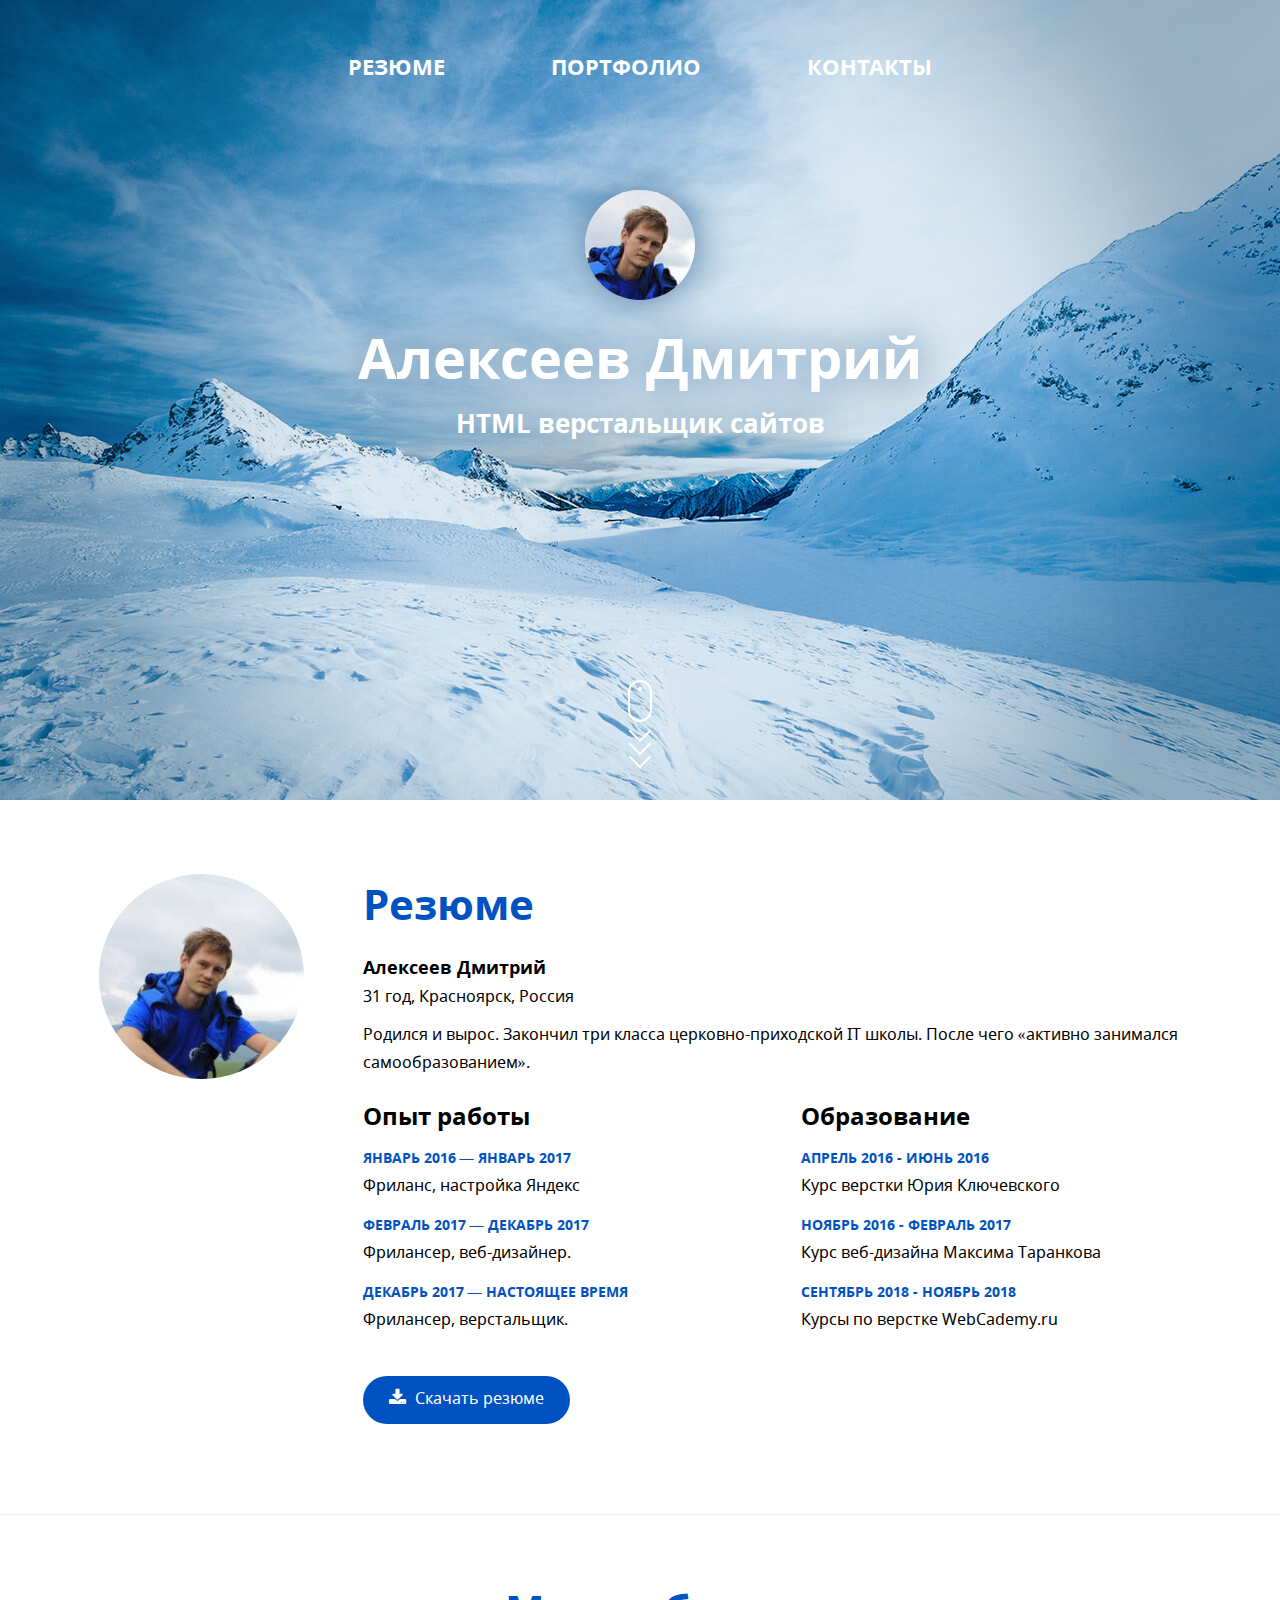
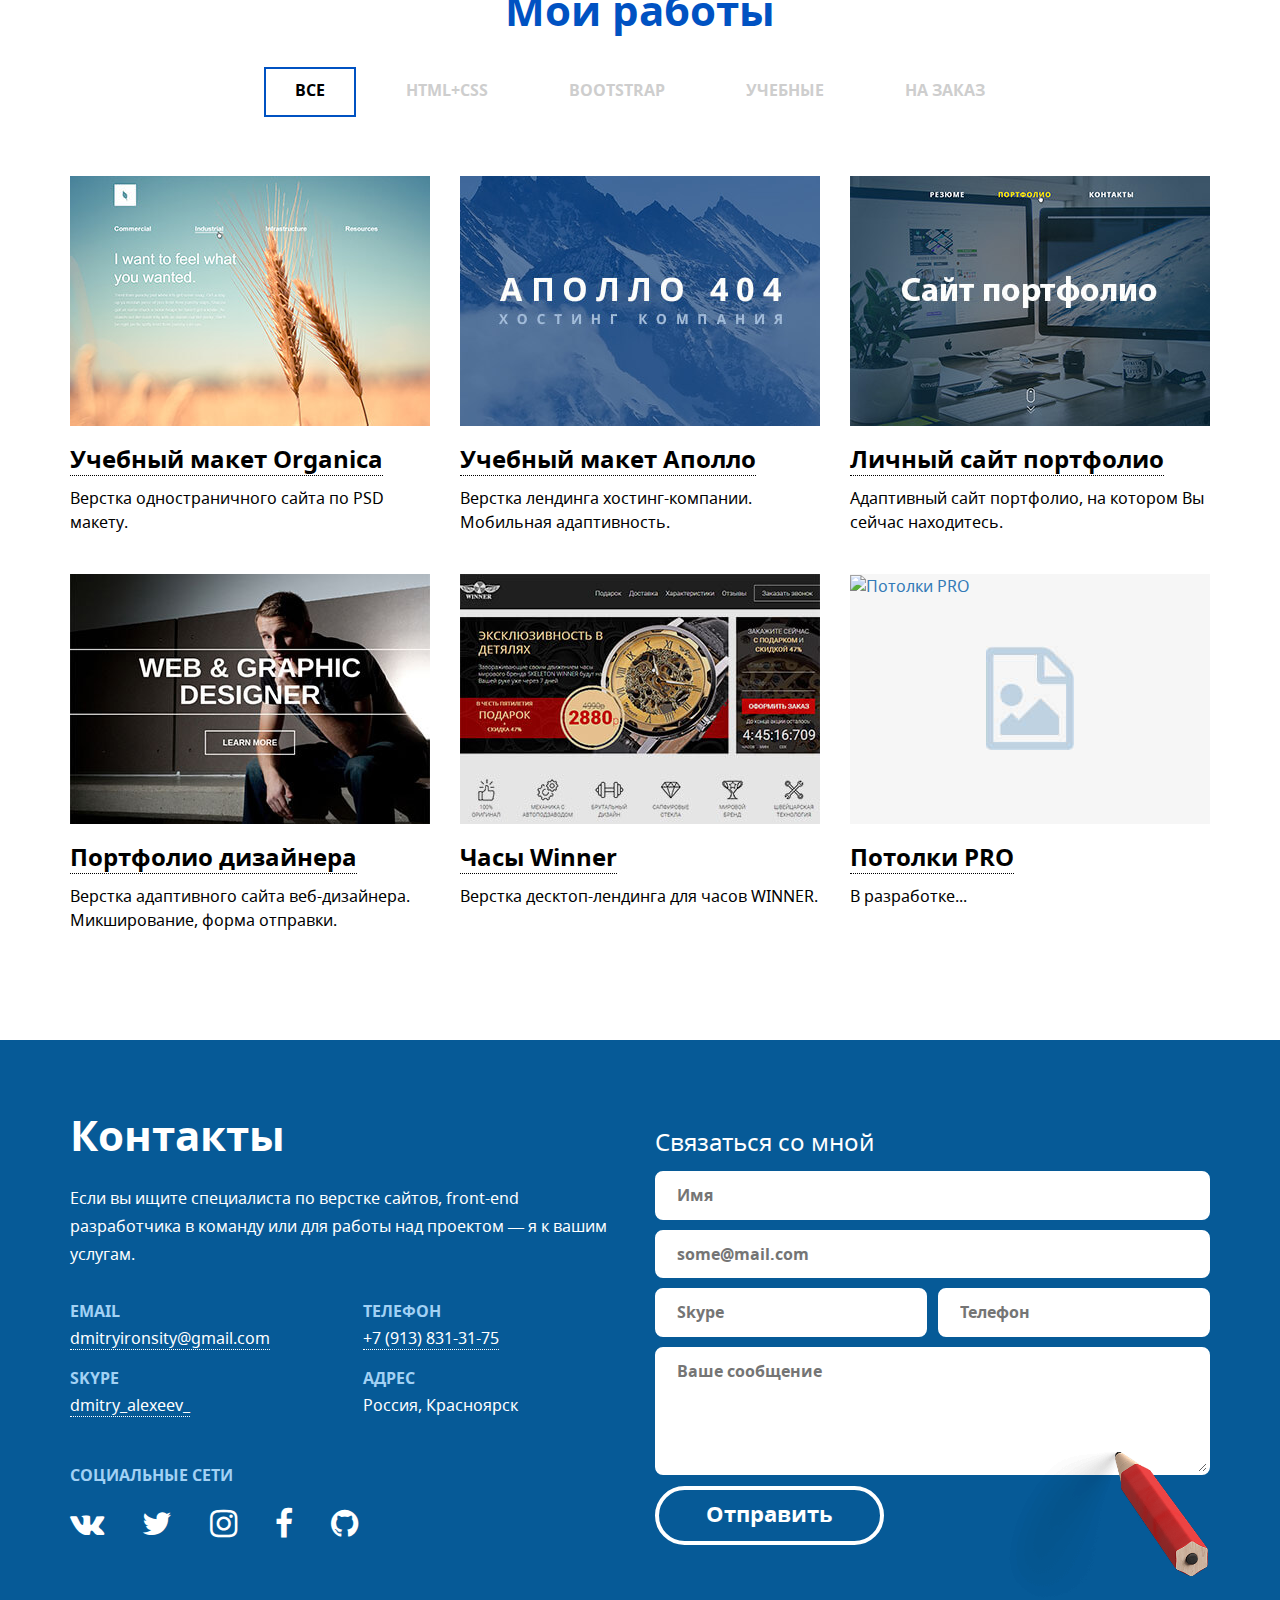
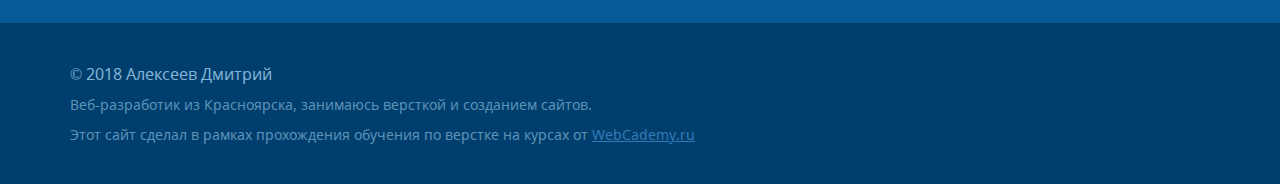
==== commit af2b47d4: "обработка замечаний" ====
--- a/docs/index.html
+++ b/docs/index.html
@@ -251,7 +251,7 @@
 			<div class="row" id="filter_container">
 
 				<!-- project_organica -->
-				<div class="col-sm-4 mix html bootstrap tutorial">
+				<div class="col-sm-4 mix html tutorial">
 					<div class="portfolio-item">
 						<a class="portfolio-item__image fancybox" rel="group" href="usercontent/img/full/organic.jpg" title="Учебный макет Organica">
 							<div class="portfolio-item__image__hover">
@@ -310,8 +310,8 @@
 					</div>
 				</div>
 
-				<!-- project_auto -->
-				<div class="col-sm-4 mix html payed">
+				<!-- project_designer -->
+				<div class="col-sm-4 mix html payed bootstrap">
 					<div class="portfolio-item">
 						<a class="portfolio-item__image fancybox" rel="group" href="usercontent/img/full/designer.jpg" title="Портфолио дизайнера">
 							<div class="portfolio-item__image__hover">
@@ -325,13 +325,13 @@
 							<a href="subprojects/portfolio-designer/index.html" target="_blank">Портфолио дизайнера</a>
 						</div>
 						<div class="portfolio-item__description">
-							Верстка адаптивного сайта веб-дизайнера.
-						</div>
-					</div>
-				</div>
-
-				<!-- project_moto -->
-				<div class="col-sm-4 mix bootstrap payed">
+							Верстка адаптивного сайта веб-дизайнера. Микширование, форма отправки.
+						</div>
+					</div>
+				</div>
+
+				<!-- project_winner -->
+				<div class="col-sm-4 mix bootstrap payed bootstrap">
 					<div class="portfolio-item">
 						<a class="portfolio-item__image fancybox" rel="group" href="usercontent/img/full/skeleton.jpg" title="Сайт часов">
 							<div class="portfolio-item__image__hover">
@@ -350,7 +350,7 @@
 					</div>
 				</div>
 				
-				<!-- project_music -->
+				<!-- project_PRO -->
 				<div class="col-sm-4 mix html payed">
 					<div class="portfolio-item">
 						<a class="portfolio-item__image fancybox" rel="group" href="usercontent/img/full/music.jpg" title="Потолки PRO">
@@ -368,7 +368,7 @@
 							В разработке...
 						</div>
 					</div>
-				</div>				
+				</div>	<!-- //project_PRO -->			
 			</div>
 			<!-- //Ряд с работами -->
 		</div>
--- a/docs/css/main.css
+++ b/docs/css/main.css
@@ -306,6 +306,11 @@
   transform: none;
   border: 2px solid white;
   top: 170px;
+  -webkit-transition: all 0.15s ease-in;
+  -moz-transition: all 0.15s ease-in;
+  -ms-transition: all 0.15s ease-in;
+  -o-transition: all 0.15s ease-in;
+  transition: all 0.15s ease-in;
 }
 @media (min-width: 768px) {
   .mouse {
@@ -663,6 +668,7 @@
   margin-bottom: 15px;
   cursor: pointer;
   position: relative;
+  width: 360px;
   height: 250px;
   min-height: 190px;
   background-image: url("../img/placeholders/project_placeholder.jpg");
@@ -674,6 +680,7 @@
 }
 @media (min-width: 768px) {
   .portfolio-item__image {
+    width: 100%;
     height: 153px;
     min-height: 153px;
   }
@@ -767,6 +774,11 @@
 .portfolio-item__title a {
   color: #000;
   text-decoration: none;
+  -webkit-transition: color 0.15s ease-out;
+  -moz-transition: color 0.15s ease-out;
+  -ms-transition: color 0.15s ease-out;
+  -o-transition: color 0.15s ease-out;
+  transition: color 0.15s ease-out;
 }
 .portfolio-item__title a:hover,
 .portfolio-item__title a:focus,
@@ -881,11 +893,11 @@
   -webkit-border-radius: 48px;
   border-radius: 48px;
   background-color: transparent;
-  -webkit-transition: all 0.2s ease-in;
-  -moz-transition: all 0.2s ease-in;
-  -ms-transition: all 0.2s ease-in;
-  -o-transition: all 0.2s ease-in;
-  transition: all 0.2s ease-in;
+  -webkit-transition: all 0.15s ease-in;
+  -moz-transition: all 0.15s ease-in;
+  -ms-transition: all 0.15s ease-in;
+  -o-transition: all 0.15s ease-in;
+  transition: all 0.15s ease-in;
 }
 .contact-form__submit:hover,
 .contact-form__submit:focus {
@@ -924,7 +936,7 @@
   }
   .contact-form__bg-pencil:after {
     position: absolute;
-    left: 75%;
+    left: 63%;
     top: 75%;
     display: block;
     width: 203px;
@@ -1213,4 +1225,9 @@
 }
 .copyright a {
   text-decoration: underline;
-}
+  -webkit-transition: color 0.15s ease-out;
+  -moz-transition: color 0.15s ease-out;
+  -ms-transition: color 0.15s ease-out;
+  -o-transition: color 0.15s ease-out;
+  transition: color 0.15s ease-out;
+}
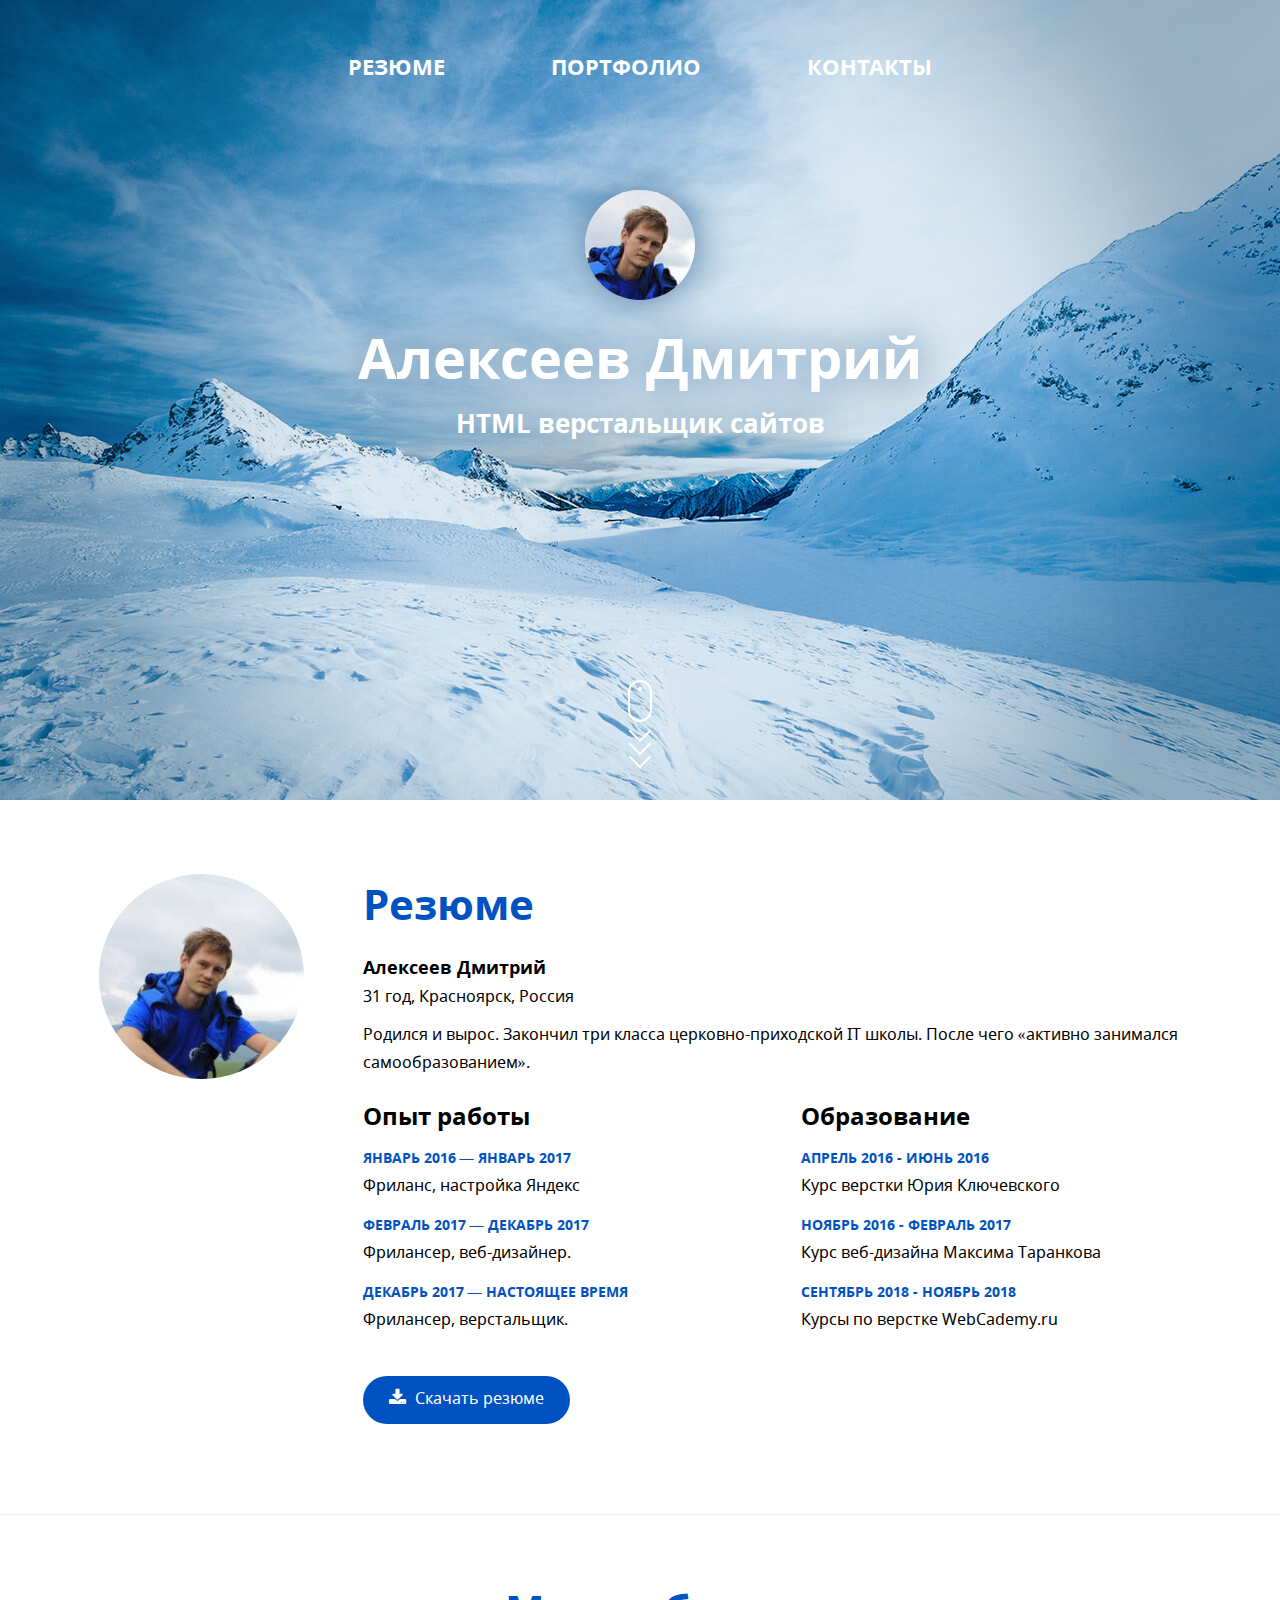
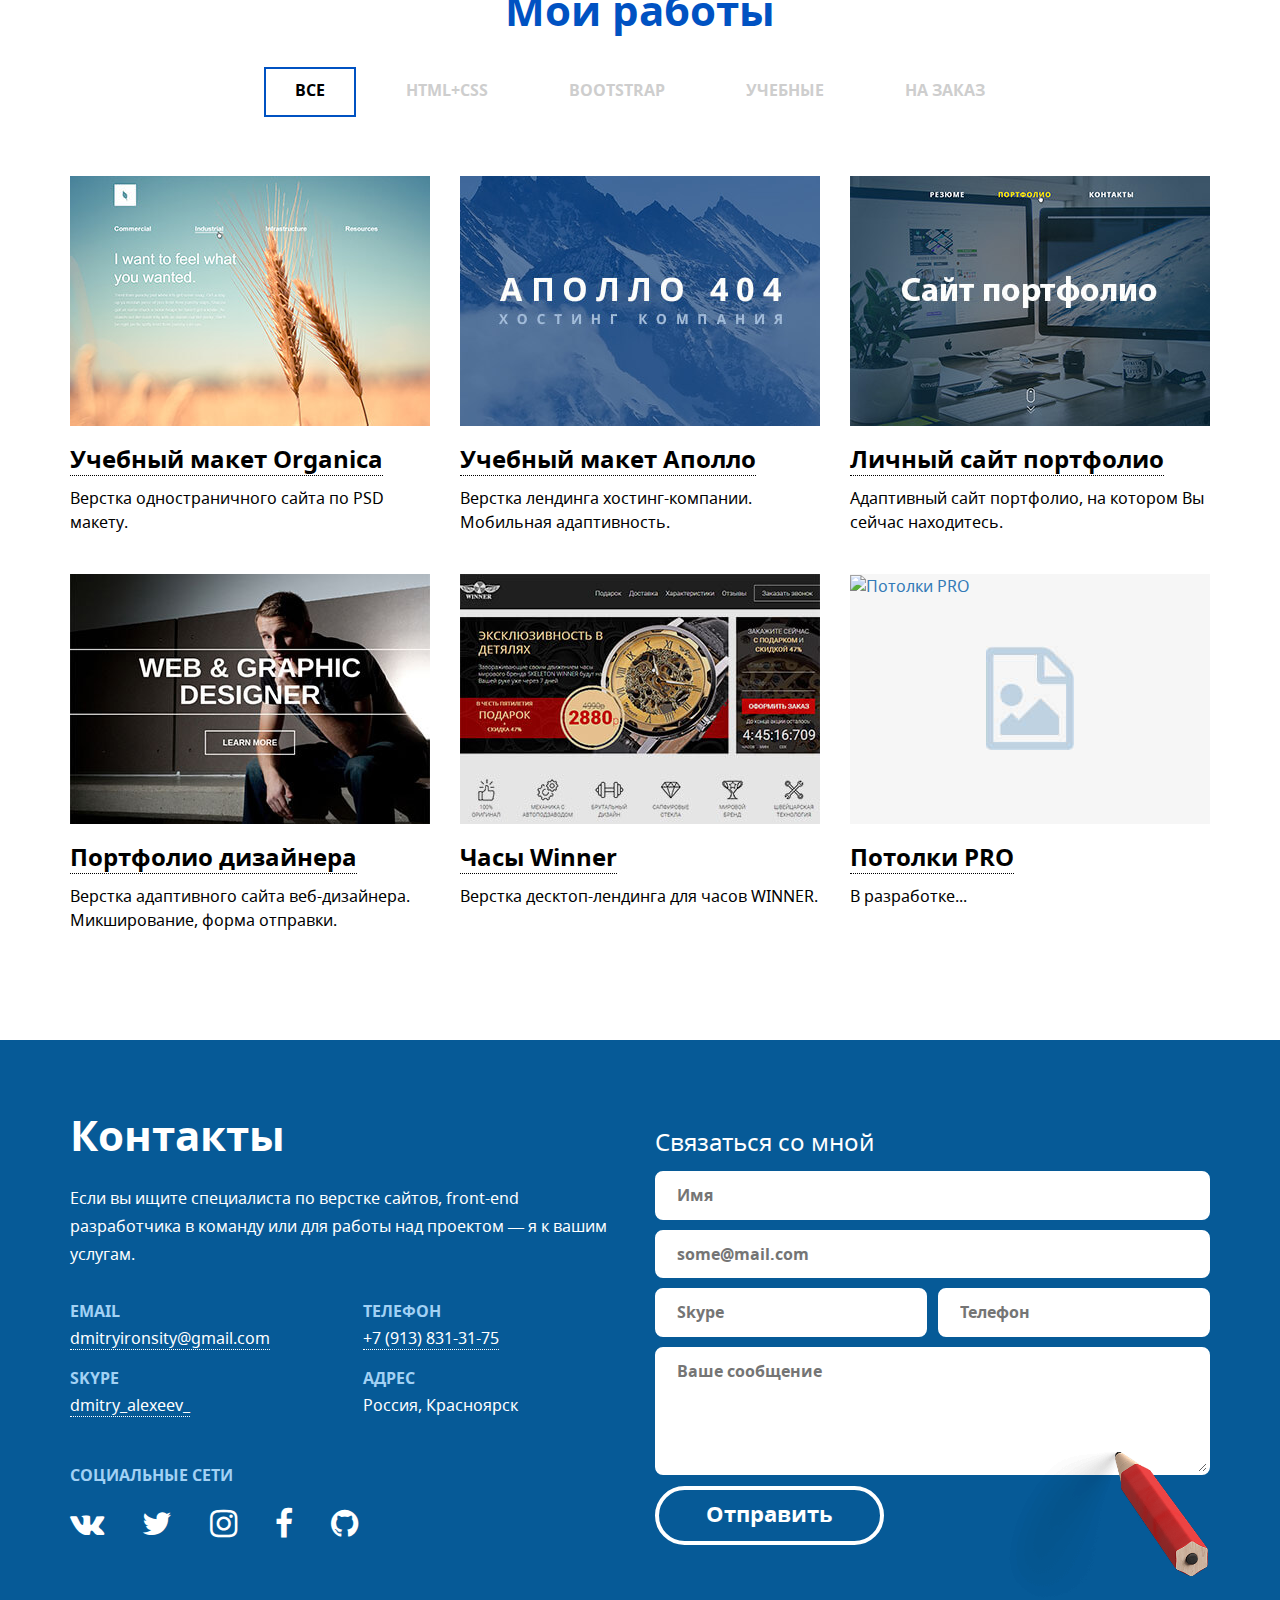
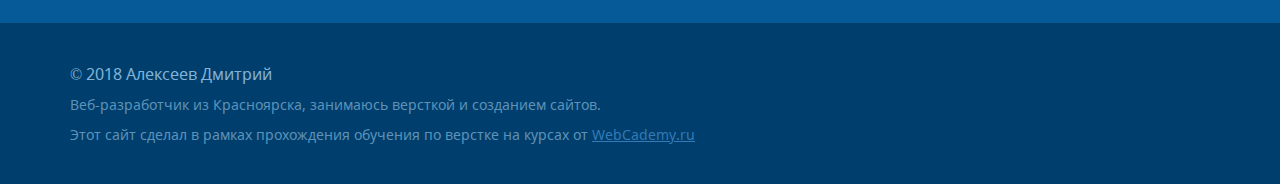
==== commit c7d9d7cb: "внесены отдельные страницы для каждого проекта" ====
--- a/docs/index.html
+++ b/docs/index.html
@@ -535,7 +535,7 @@
 				© 2018 Алексеев Дмитрий
 			</p>
 			<p>				
-				Веб-разработик из Красноярска, занимаюсь версткой и созданием сайтов. 
+				Веб-разработчик из Красноярска, занимаюсь версткой и созданием сайтов. 
 			</p>
 			<p>
 				Этот сайт сделал в рамках прохождения обучения по верстке на курсах от <a href="http://webcademy.ru/" target="_blank">WebCademy.ru</a> 
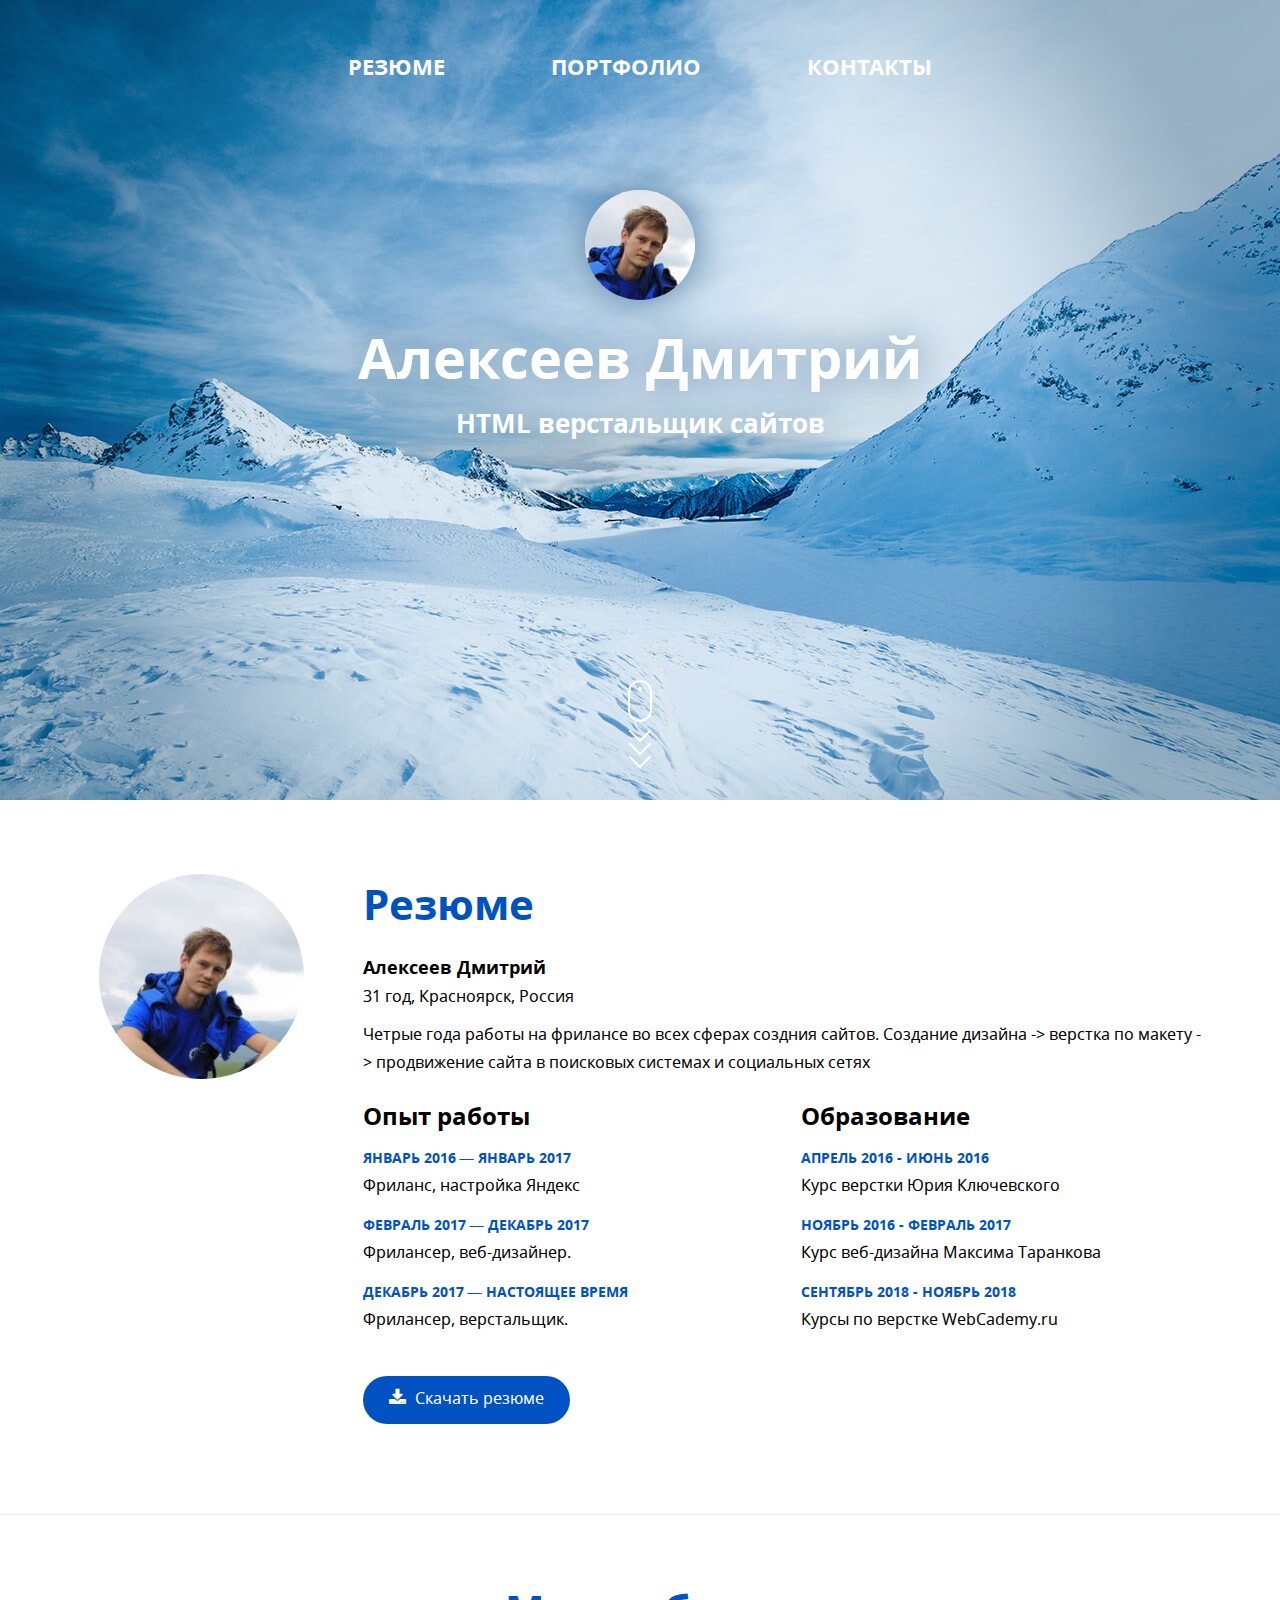
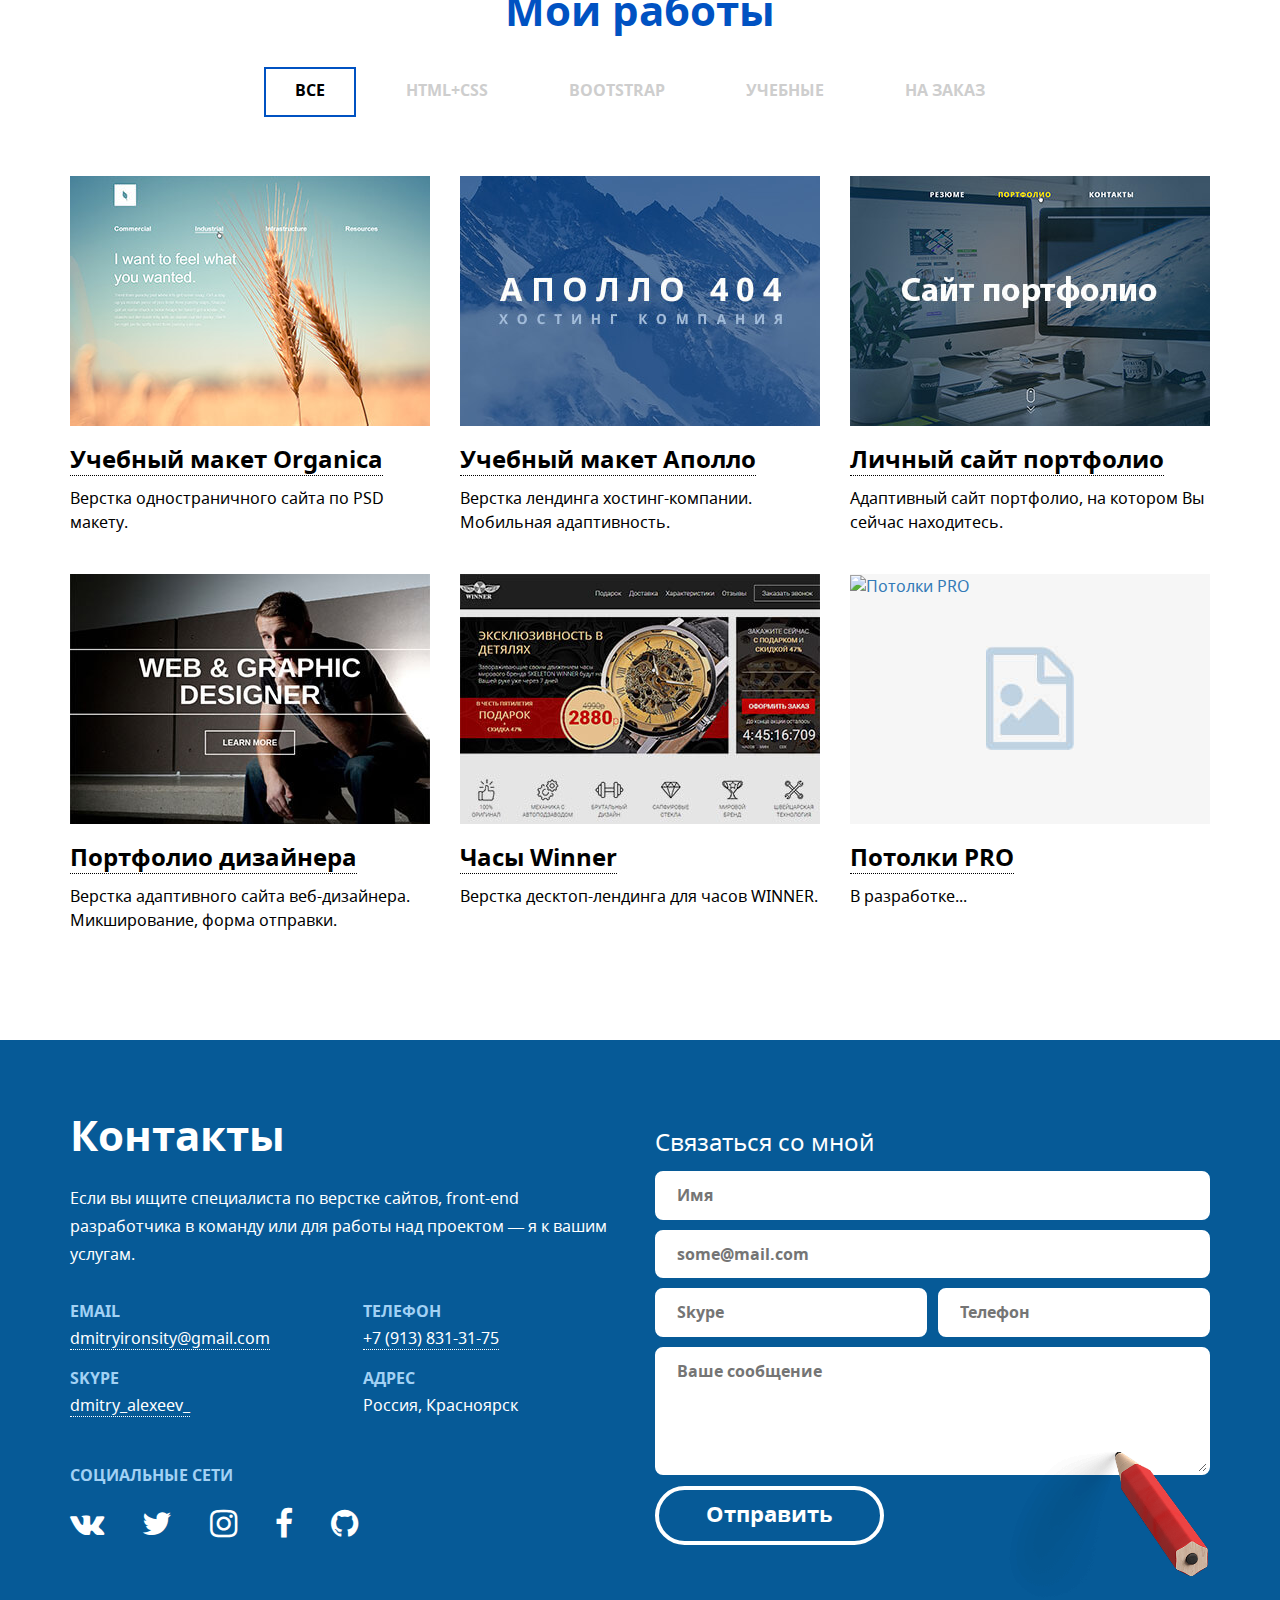
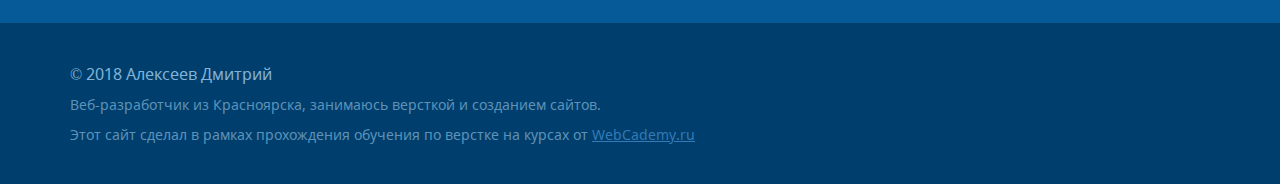
==== commit 24c90d70: "1234567890" ====
--- a/docs/index.html
+++ b/docs/index.html
@@ -117,7 +117,7 @@
 					<div class="heading">Резюме</div>
 					<p><strong>Алексеев Дмитрий</strong><br>
 					31 год, Красноярск, Россия</p>
-					<p>Родился и вырос. Закончил три класса церковно-приходской IT школы. После чего «активно занимался самообразованием».</p>					
+					<p>Четрые года работы на фрилансе во всех сферах создния сайтов. Создание дизайна -> верстка по макету - > продвижение сайта в поисковых системах и социальных сетях</p>					
 
 					<!-- Опыт и образование -->
 					<div class="row">
@@ -262,7 +262,7 @@
 							<img src="usercontent/img/project_organica.jpg" alt="Учебный макет Organica">	
 						</a>
 						<div class="portfolio-item__title">
-							<a href="subprojects/organic/index.html" target="_blank">Учебный макет Organica</a>
+							<a href="subprojects/organic/single_page/index.html" target="_blank">Учебный макет Organica</a>
 						</div>
 						<div class="portfolio-item__description">
 							Верстка одностраничного сайта по PSD макету.
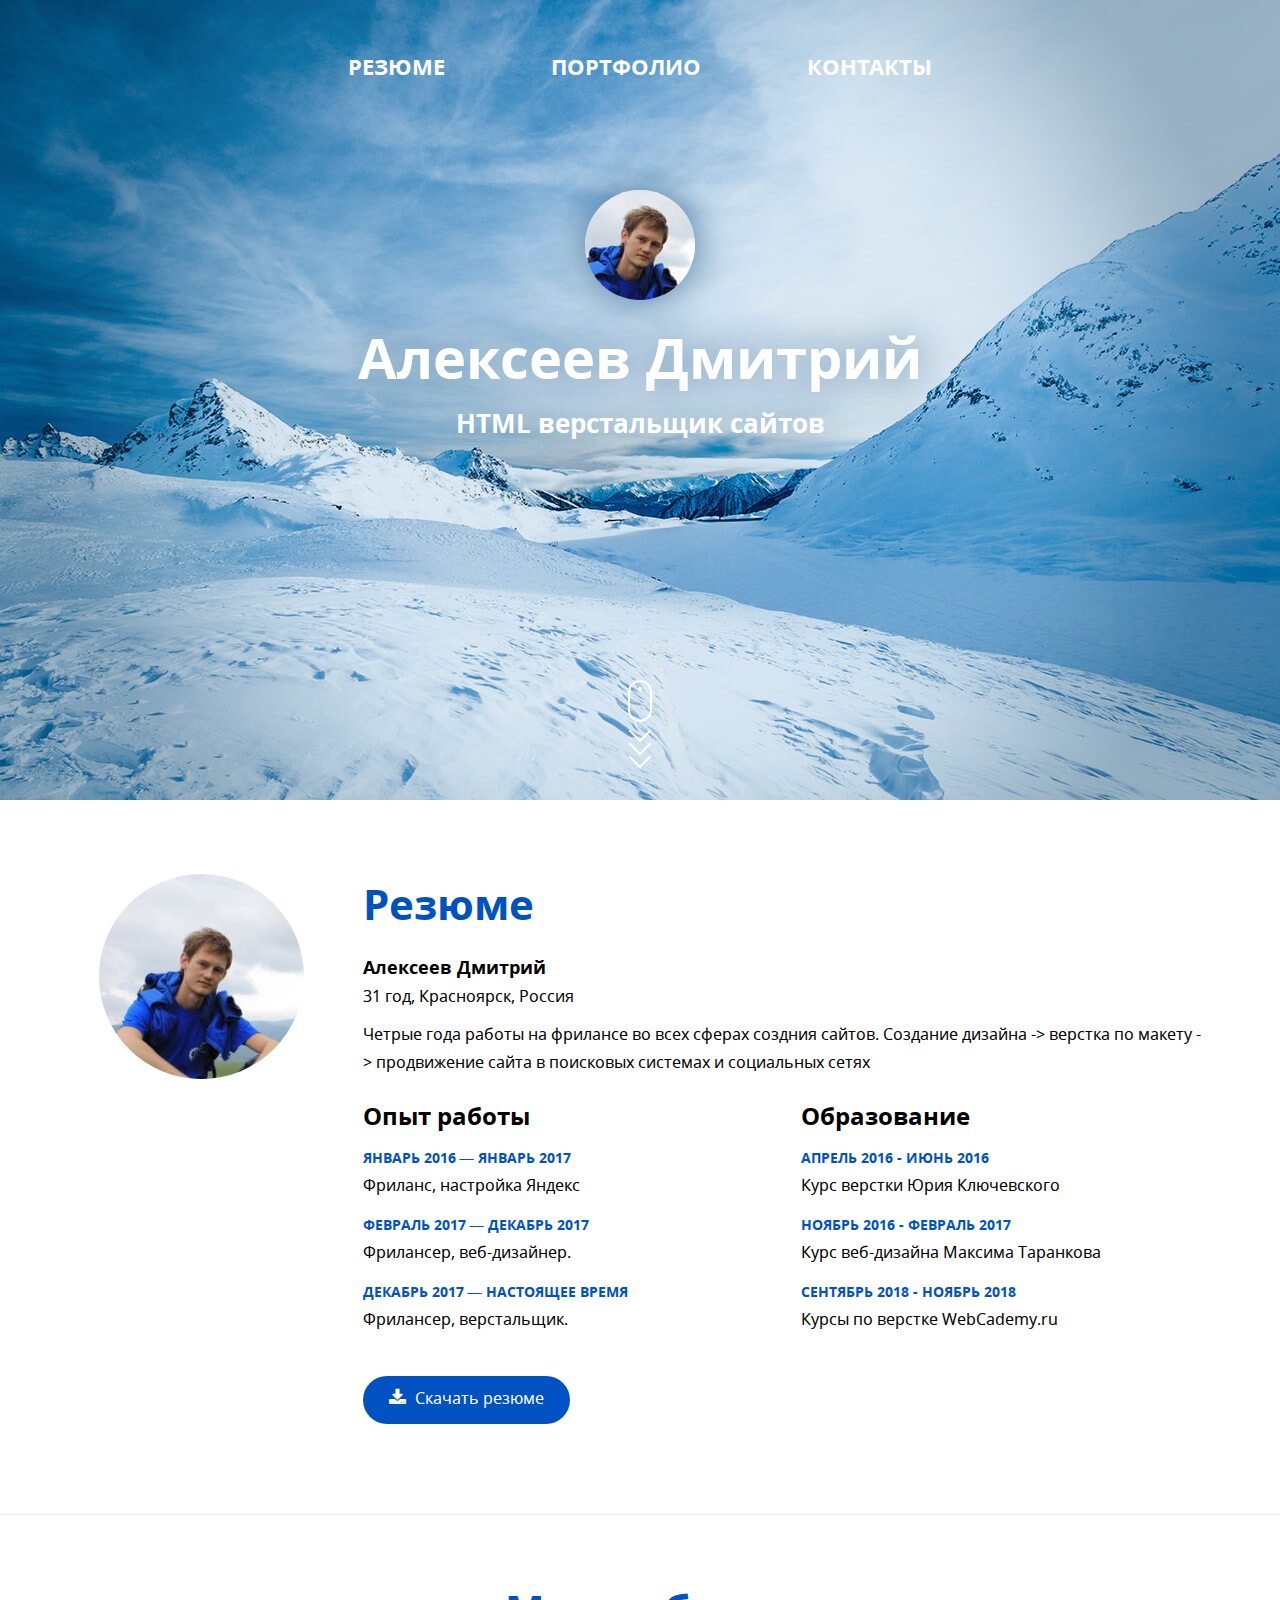
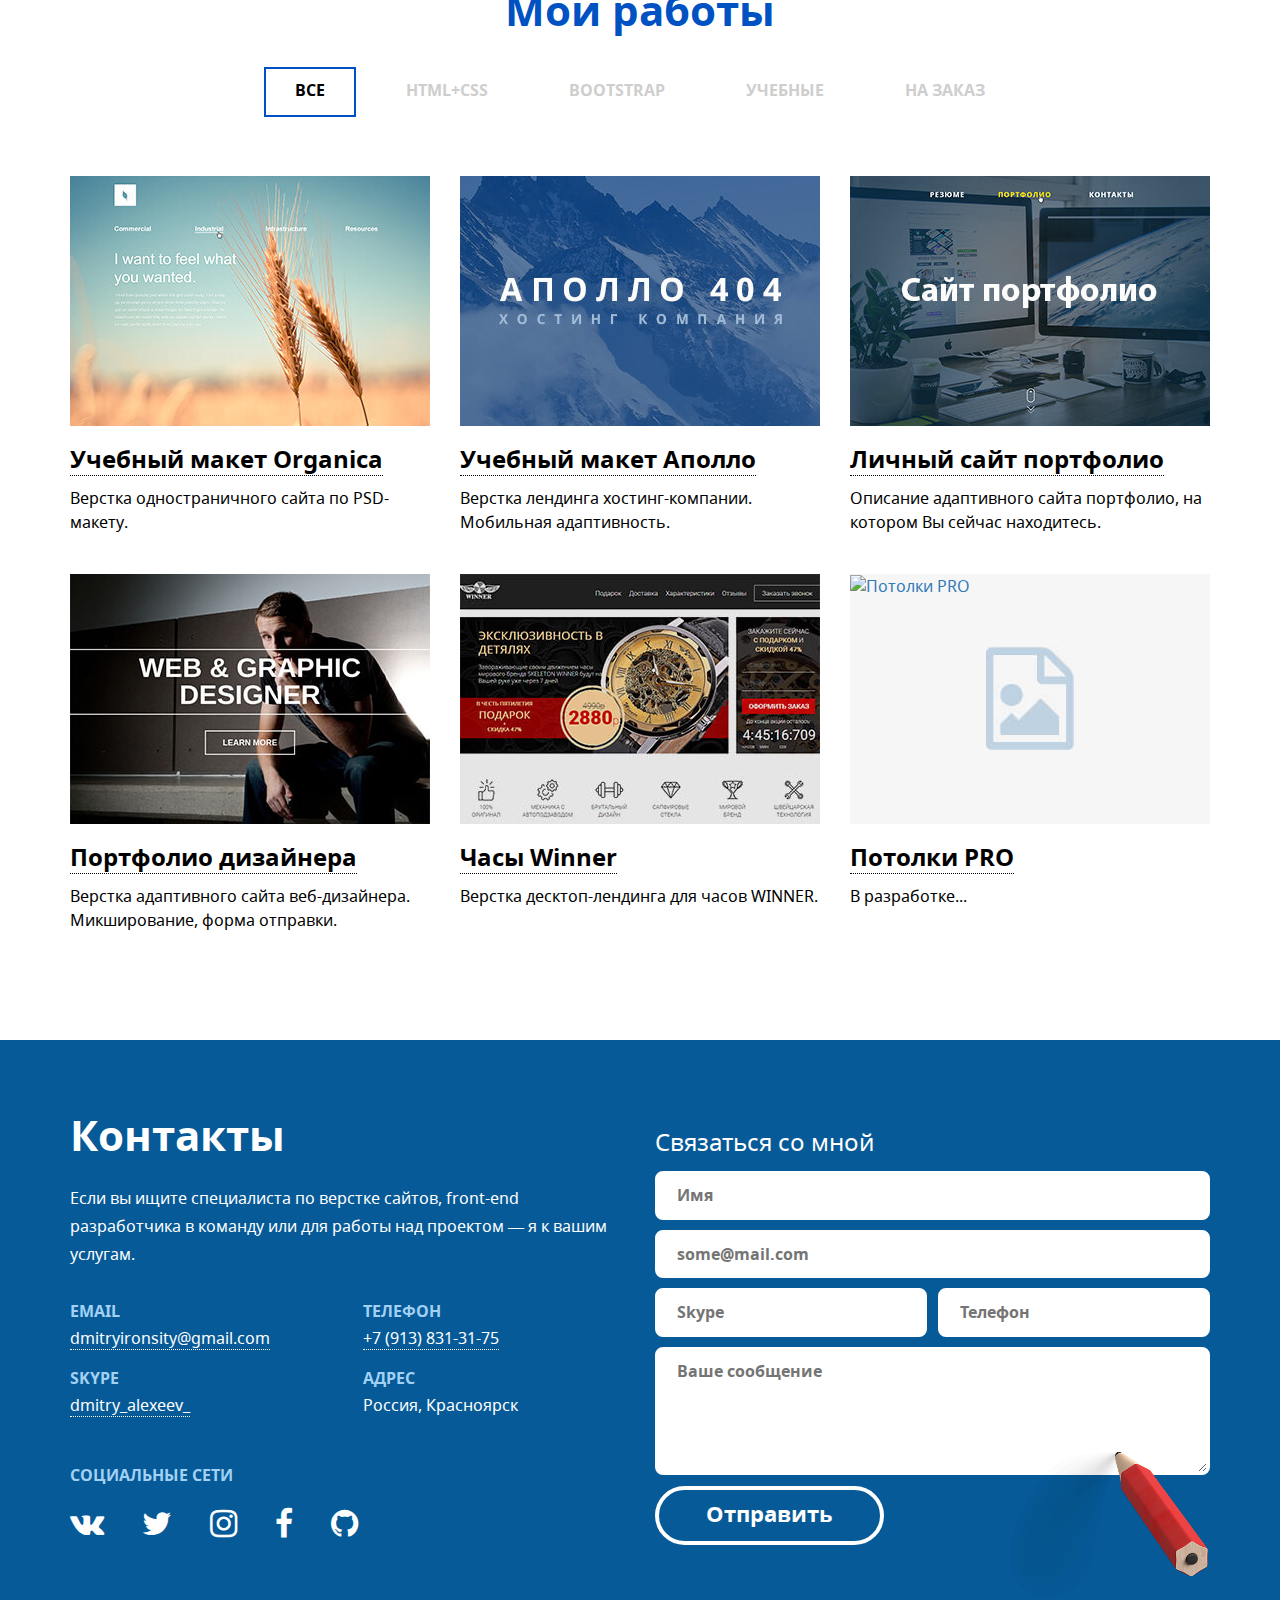
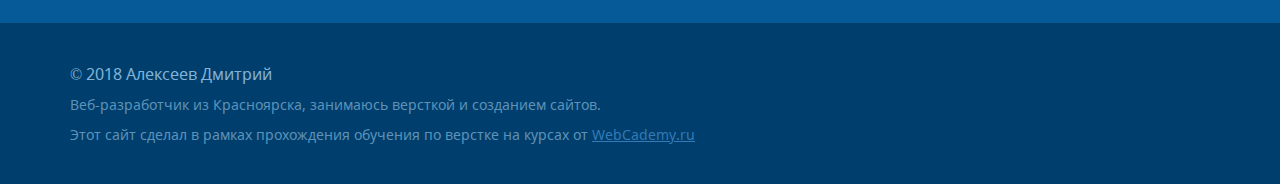
==== commit eed445ae: "заменены изображения каждой single-странички, всё готово" ====
--- a/docs/index.html
+++ b/docs/index.html
@@ -265,7 +265,7 @@
 							<a href="subprojects/organic/single_page/index.html" target="_blank">Учебный макет Organica</a>
 						</div>
 						<div class="portfolio-item__description">
-							Верстка одностраничного сайта по PSD макету.
+							Верстка одностраничного сайта по PSD-макету.
 						</div>
 					</div>
 				</div>
@@ -282,7 +282,7 @@
 							<img src="usercontent/img/project_apollo.jpg" alt="Учебный макет Аполло">	
 						</a>
 						<div class="portfolio-item__title">
-							<a href="subprojects/apollo/index.html" target="_blank">Учебный макет Аполло</a>
+							<a href="subprojects/apollo/single_page/index.html" target="_blank">Учебный макет Аполло</a>
 						</div>
 						<div class="portfolio-item__description">
 							Верстка лендинга хостинг-компании. Мобильная адаптивность.
@@ -302,10 +302,10 @@
 							<img src="usercontent/img/project_portfolio.jpg" alt="Личный сайт портфолио">	
 						</a>
 						<div class="portfolio-item__title">
-							<a href="#" target="_blank">Личный сайт портфолио</a>
+							<a href="subprojects/portfolio/single_page/index.html" target="_blank">Личный сайт портфолио</a>
 						</div>
 						<div class="portfolio-item__description">
-							Адаптивный сайт портфолио, на котором Вы сейчас находитесь. 
+							Описание адаптивного сайта портфолио, на котором Вы сейчас находитесь. 
 						</div>
 					</div>
 				</div>
@@ -322,7 +322,7 @@
 							<img src="usercontent/img/project_designer.jpg" alt="Портфолио дизайнера">	
 						</a>
 						<div class="portfolio-item__title">
-							<a href="subprojects/portfolio-designer/index.html" target="_blank">Портфолио дизайнера</a>
+							<a href="subprojects/portfolio-designer/single_page/index.html" target="_blank">Портфолио дизайнера</a>
 						</div>
 						<div class="portfolio-item__description">
 							Верстка адаптивного сайта веб-дизайнера. Микширование, форма отправки.
@@ -342,7 +342,7 @@
 							<img src="usercontent/img/project_skeleton.jpg" alt="Сайт часов">	
 						</a>
 						<div class="portfolio-item__title">
-							<a href="subprojects/skeleton/index.html" target="_blank">Часы Winner</a>
+							<a href="subprojects/skeleton/single_page/index.html" target="_blank">Часы Winner</a>
 						</div>
 						<div class="portfolio-item__description">
 							Верстка десктоп-лендинга для часов WINNER.
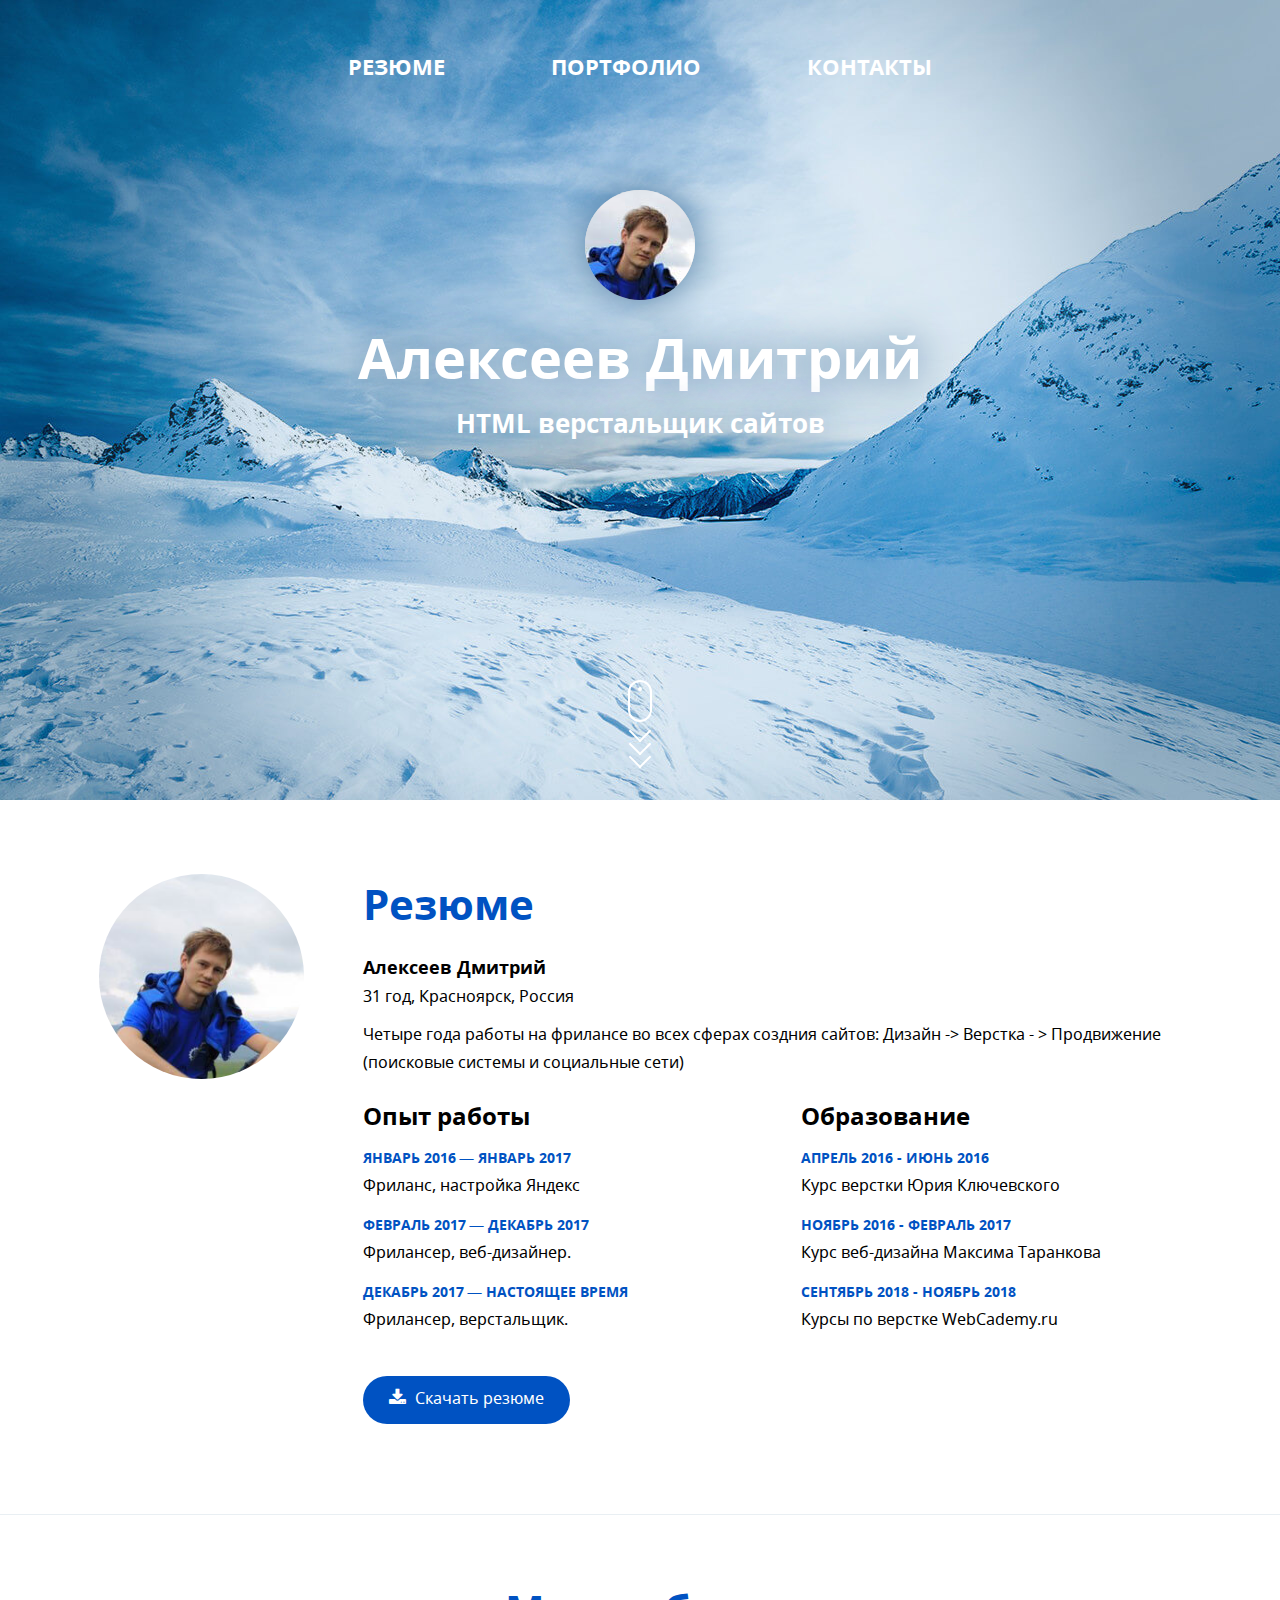
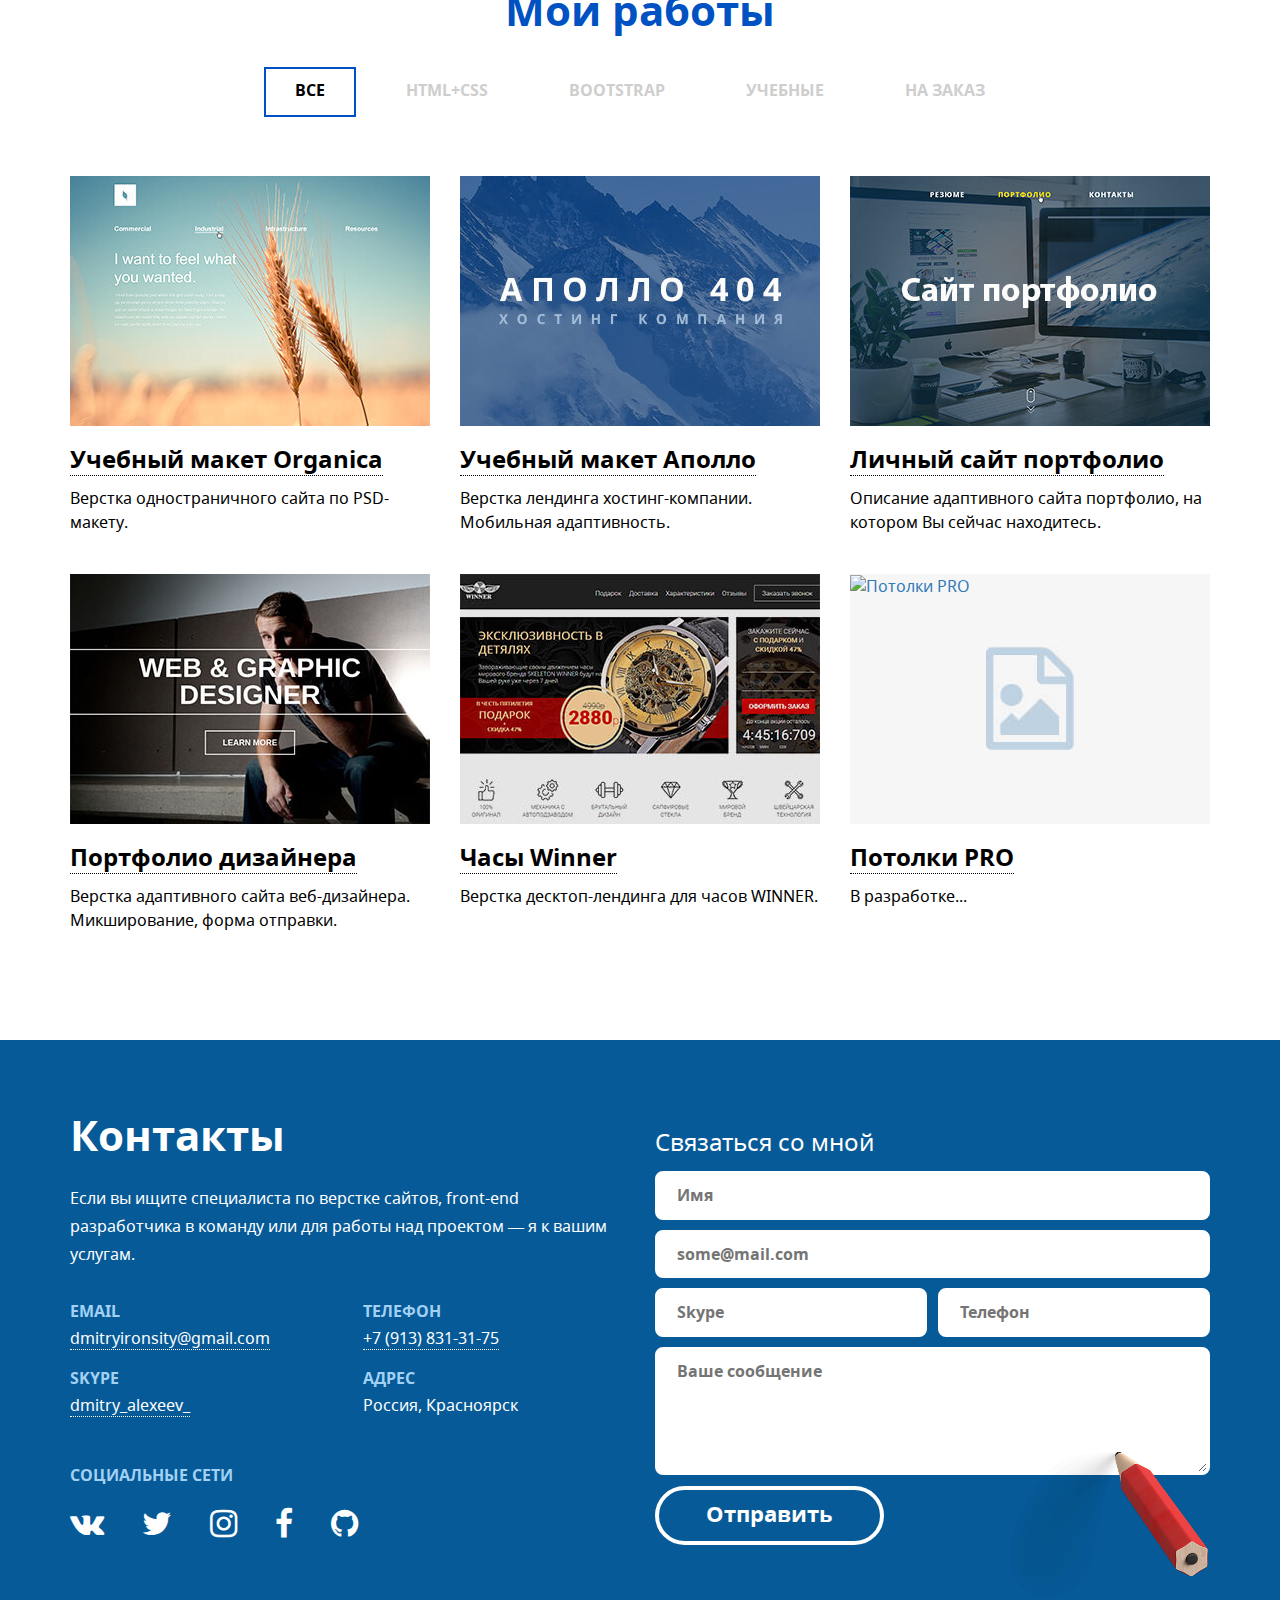
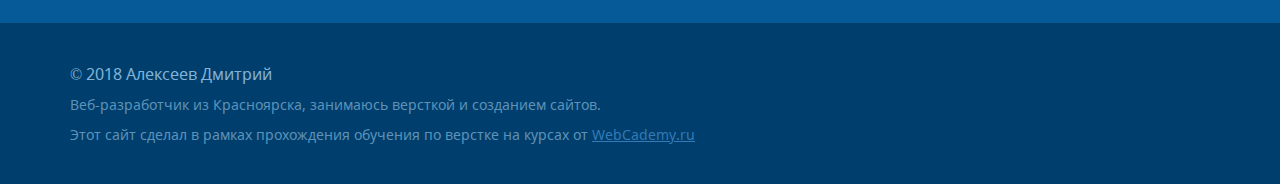
==== commit 9da158ce: "опечатки" ====
--- a/docs/index.html
+++ b/docs/index.html
@@ -117,7 +117,7 @@
 					<div class="heading">Резюме</div>
 					<p><strong>Алексеев Дмитрий</strong><br>
 					31 год, Красноярск, Россия</p>
-					<p>Четрые года работы на фрилансе во всех сферах создния сайтов. Создание дизайна -> верстка по макету - > продвижение сайта в поисковых системах и социальных сетях</p>					
+					<p>Четыре года работы на фрилансе во всех сферах создния сайтов: Дизайн -> Верстка - > Продвижение (поисковые системы и социальные сети)</p>					
 
 					<!-- Опыт и образование -->
 					<div class="row">
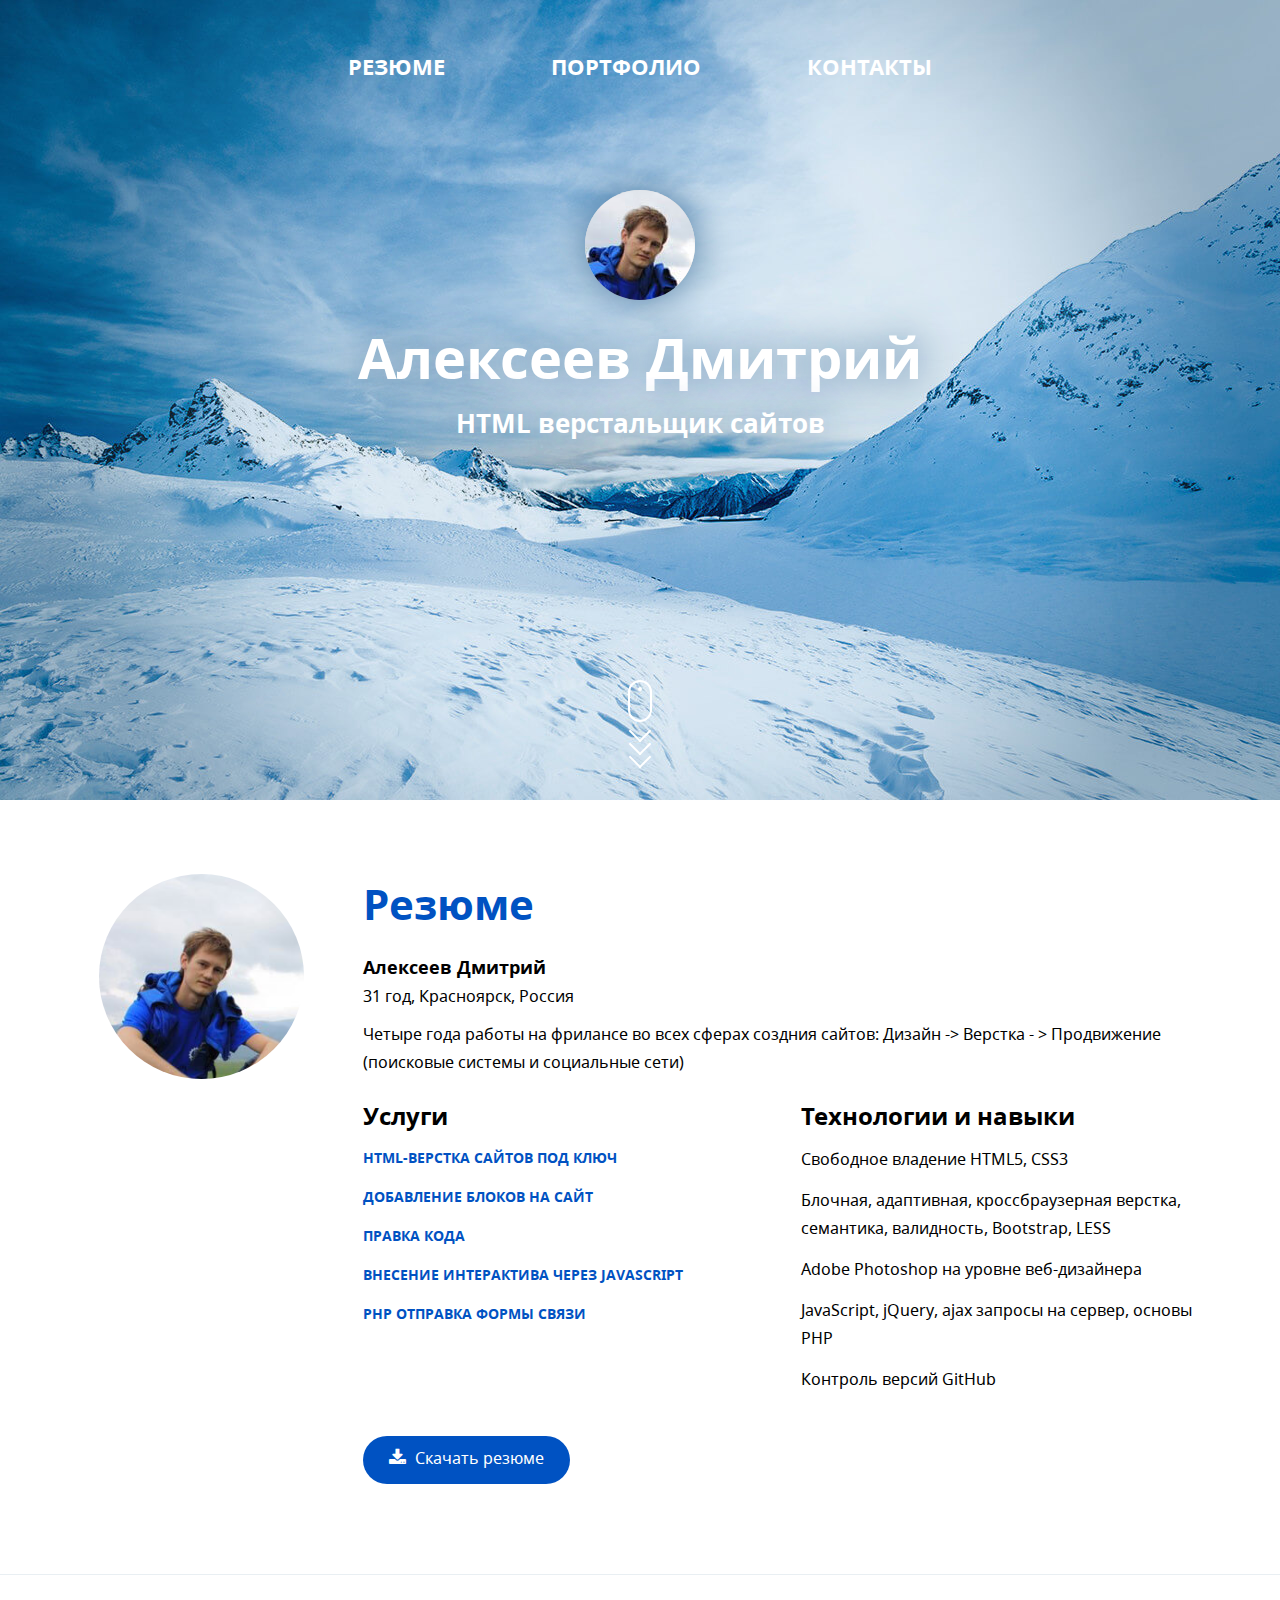
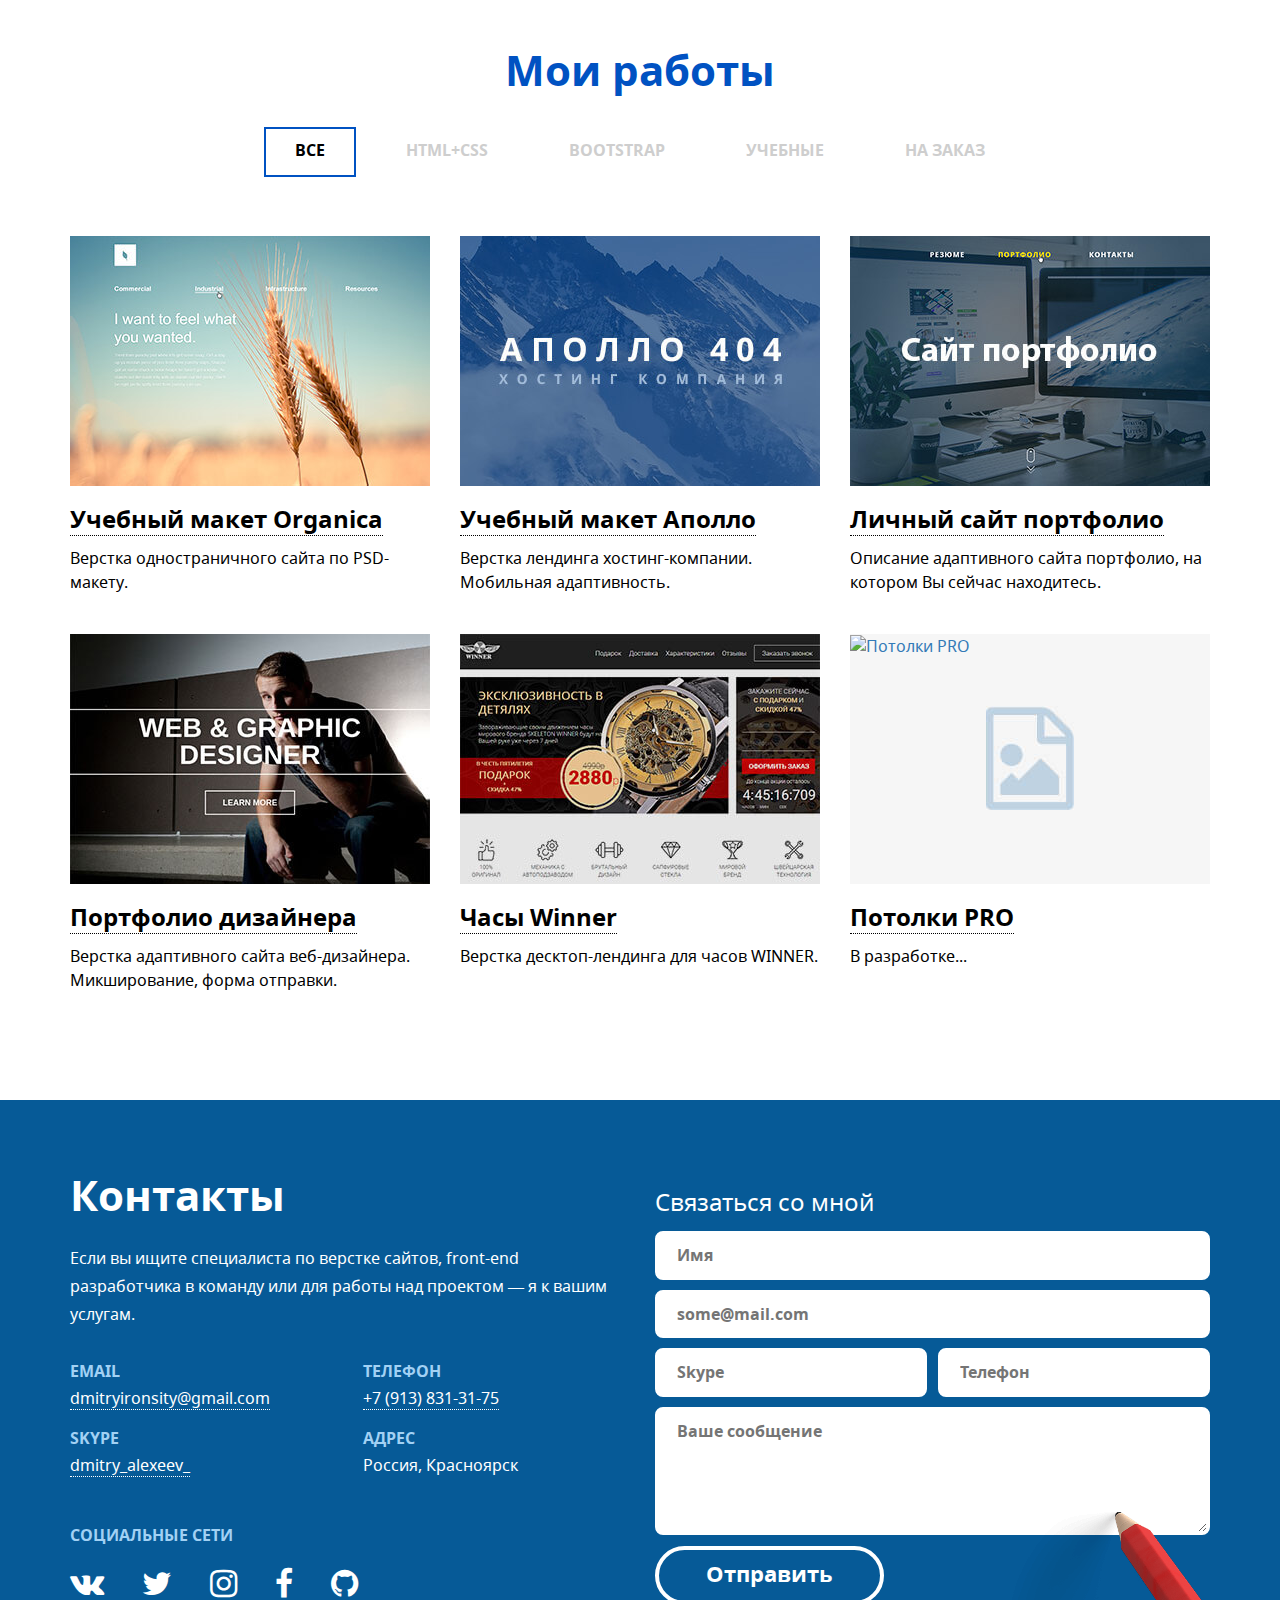
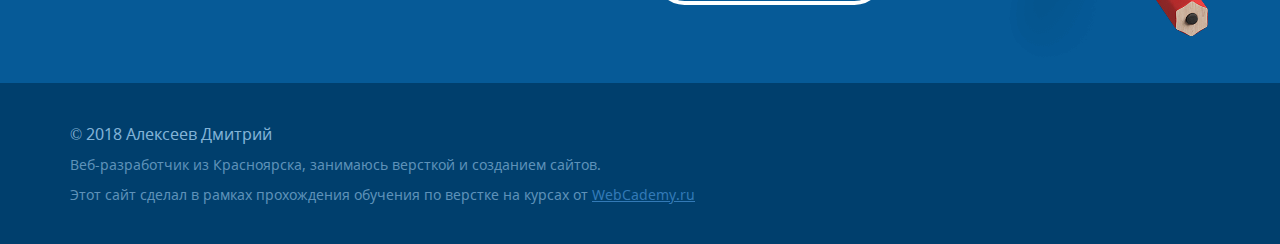
==== commit 937d2eba: "внесены услуги-навыкитехнологии вместо опыта работы и образования" ====
--- a/docs/index.html
+++ b/docs/index.html
@@ -123,70 +123,108 @@
 					<div class="row">
 						<div class="col-sm-6">
 							<div class="heading heading--medium">
-								Опыт работы
+								Услуги
 							</div>
 
 							<ul class="definition-list">
 								<li class="definition-list__item">
 									<div class="definition-list__def">
-										Январь 2016 — январь 2017
-									</div>
-									<div class="definition-list__desc">
+										HTML-верстка сайтов под ключ
+									</div>
+									<!-- <div class="definition-list__desc">
 										<p>Фриланс, настройка Яндекс</p>
-									</div>
+									</div> -->
 
 								</li>
 								<li class="definition-list__item">
 									<div class="definition-list__def">
-										февраль 2017 — Декабрь 2017
-									</div>
-									<div class="definition-list__desc">
+										Добавление блоков на сайт
+									</div>
+									<!-- <div class="definition-list__desc">
 										<p>Фрилансер, веб-дизайнер.</p>
-									</div>
+									</div> -->
 
 								</li>
 								<li class="definition-list__item">
 									<div class="definition-list__def">
-										Декабрь 2017 — настоящее время
-									</div>
-									<div class="definition-list__desc">
+										Правка кода
+									</div>
+									<!-- <div class="definition-list__desc">
 										<p>Фрилансер, верстальщик.</p>
-									</div>
+									</div> -->
 									
 								</li>
+								<li class="definition-list__item">
+									<div class="definition-list__def">
+										Внесение интерактива через JavaScript
+									</div>
+									<!-- <div class="definition-list__desc">
+										<p>Фрилансер, верстальщик.</p>
+									</div> -->
+									
+								</li>
+								<li class="definition-list__item">
+									<div class="definition-list__def">
+										PHP отправка формы связи
+									</div>
+									<!-- <div class="definition-list__desc">
+										<p>Фрилансер, верстальщик.</p>
+									</div> -->
+									
+								</li>
+								
 							</ul>	
 
 						</div>
 						<div class="col-sm-6">
 							<div class="heading heading--medium">
-								Образование
+								Технологии и навыки
 							</div>
 
 							<ul class="definition-list">
 								<li class="definition-list__item">
-									<div class="definition-list__def">
+									<!-- <div class="definition-list__def">
 										Апрель 2016 - июнь 2016
-									</div>
-									<div class="definition-list__desc">
-										<p>Курс верстки Юрия Ключевского</p>
-									</div>
-
-								</li>
-								<li class="definition-list__item">
-									<div class="definition-list__def">
+									</div> -->
+									<div class="definition-list__desc">
+										<p>Свободное владение HTML5, CSS3</p>
+									</div>
+
+								</li>
+								<li class="definition-list__item">
+									<!-- <div class="definition-list__def">
 										Ноябрь 2016 - февраль 2017
-									</div>
-									<div class="definition-list__desc">
-										<p>Курс веб-дизайна Максима Таранкова</p>
-									</div>
-
-								</li>
-								<li class="definition-list__item">
-									<div class="definition-list__def">
+									</div> -->
+									<div class="definition-list__desc">
+										<p>Блочная, адаптивная, кроссбраузерная верстка, семантика, валидность, Bootstrap, LESS</p>
+									</div>
+
+								</li>
+								<li class="definition-list__item">
+									<!-- <div class="definition-list__def">
 										сентябрь 2018 - ноябрь 2018
-									</div>
-									<div class="definition-list__desc">
-										<p>Курсы по верстке WebCademy.ru</p>
+									</div> -->
+									<div class="definition-list__desc">
+										<p>Adobe Photoshop на уровне
+										веб-дизайнера</p>
+									</div>
+
+								</li>
+								<li class="definition-list__item">
+									<!-- <div class="definition-list__def">
+										сентябрь 2018 - ноябрь 2018
+									</div> -->
+									<div class="definition-list__desc">
+										<p>JavaScript, jQuery, ajax запросы на сервер, основы PHP</p>
+									</div>
+
+								</li>
+								<li class="definition-list__item">
+									<!-- <div class="definition-list__def">
+										сентябрь 2018 - ноябрь 2018
+									</div> -->
+									<div class="definition-list__desc">
+										<p>Контроль версий GitHub</p>
 									</div>
 
 								</li>
